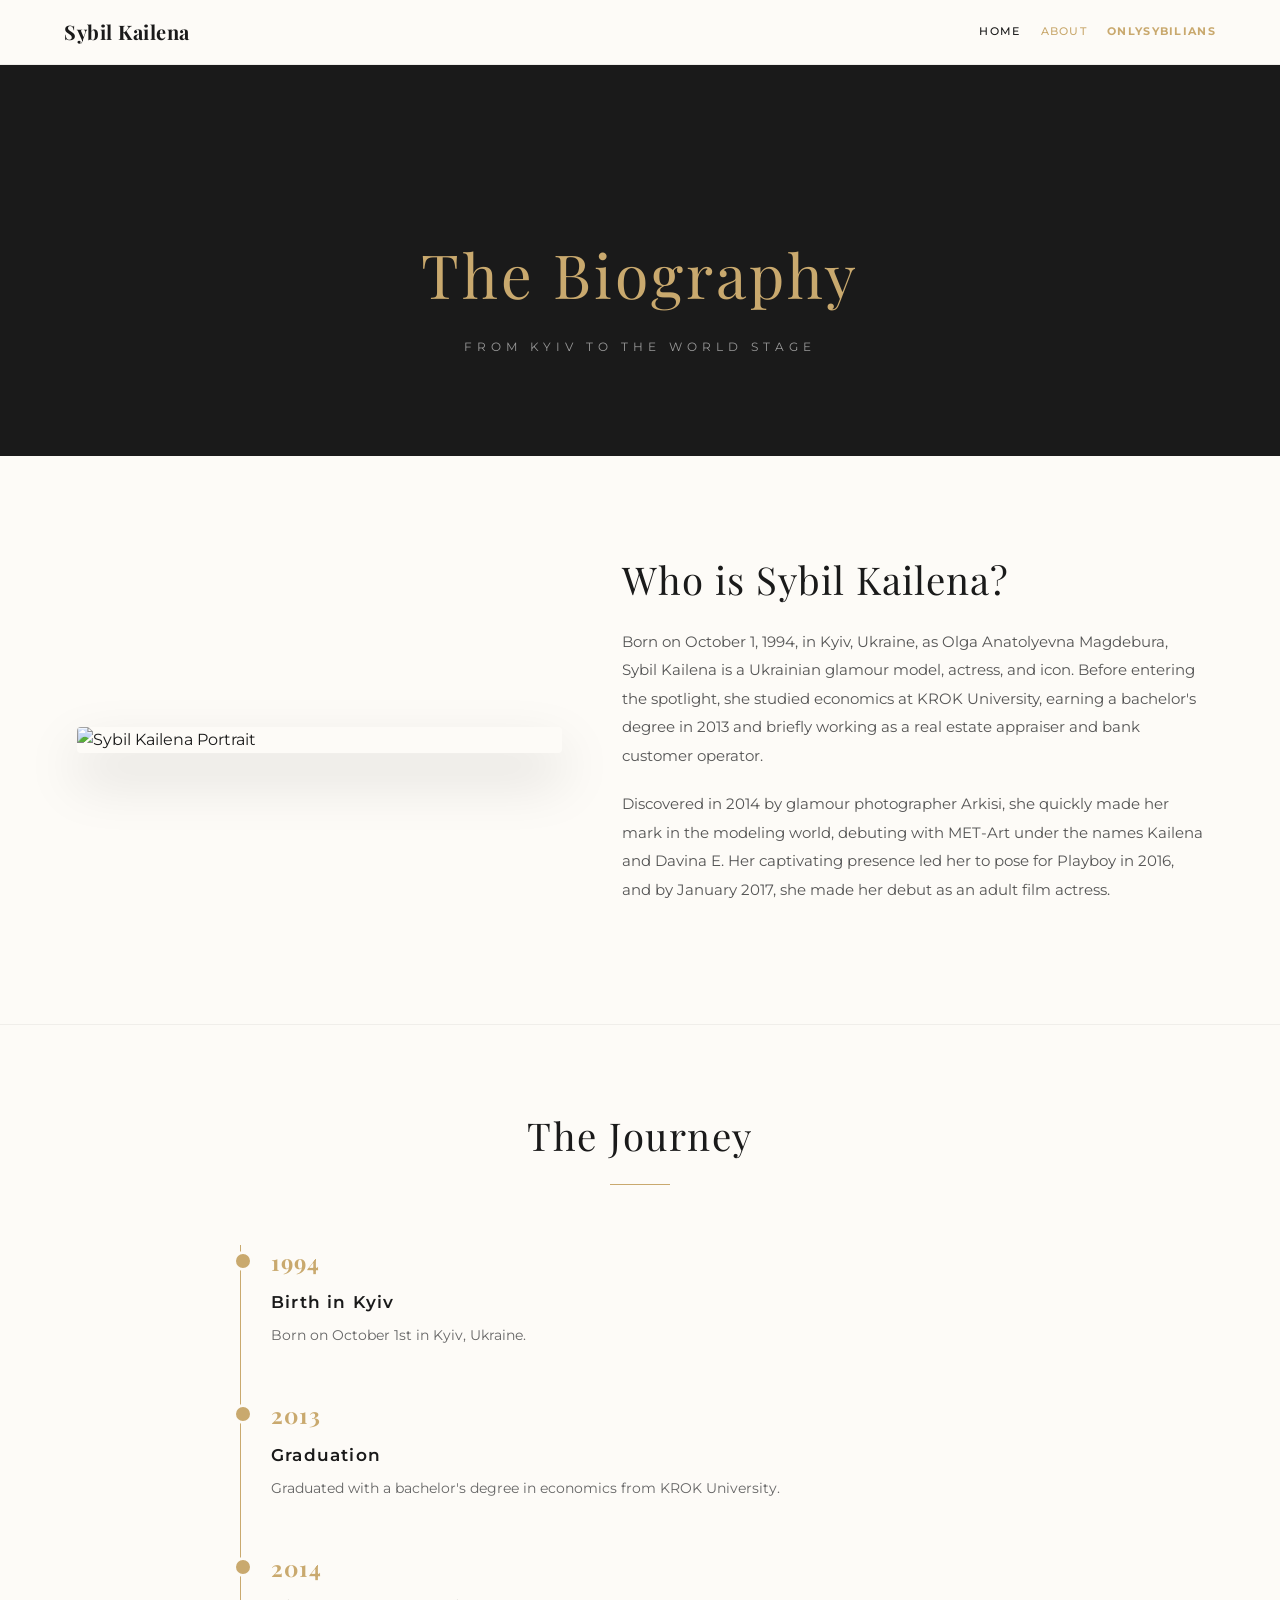
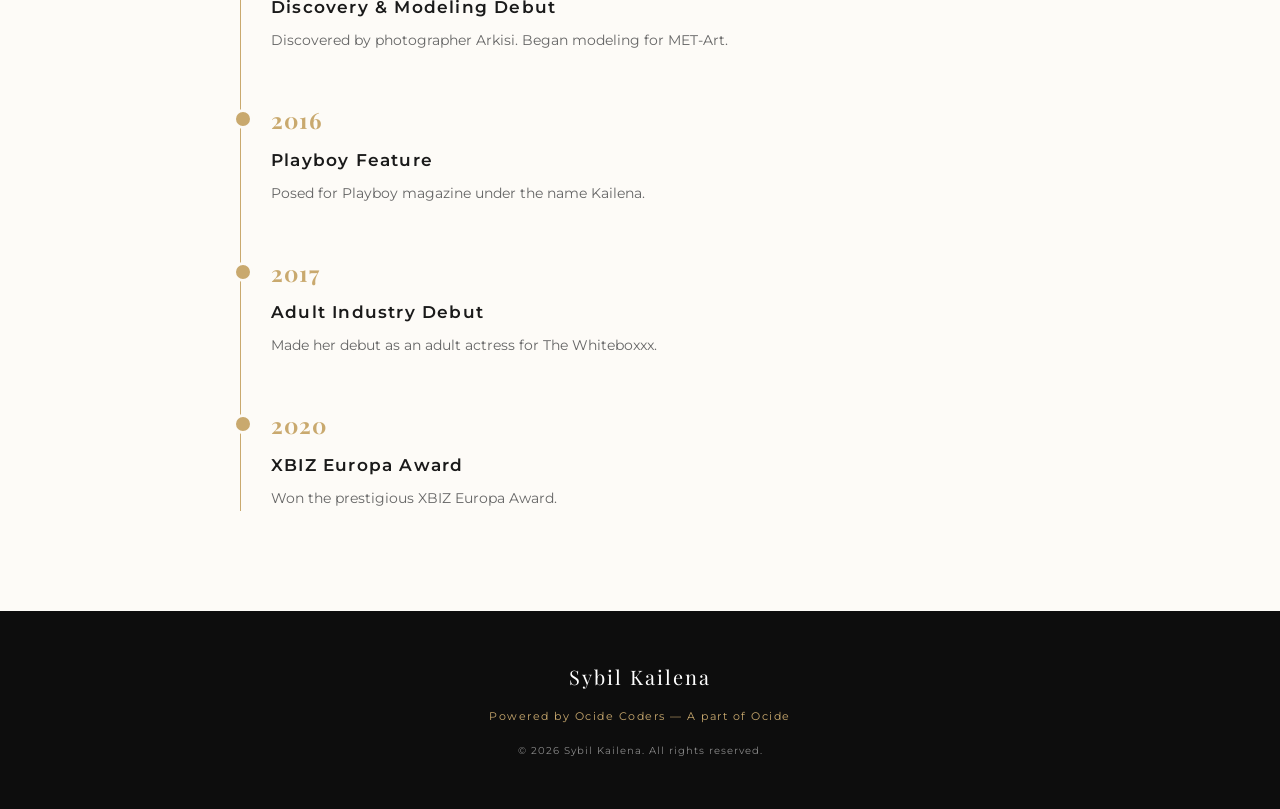
==== about.html @ 92415f95 "SEO: Add meta tags, Open Graph, Twitter Cards, and Person Schema to all pages" ====
<!DOCTYPE html>
<html lang="en">
<head>
    <meta charset="UTF-8">
    <meta name="viewport" content="width=device-width, initial-scale=1.0">
    <title>About Sybil Kailena | Biography</title>
    <meta name="description" content="The official biography of Sybil Kailena. From Kyiv to the world stage.">
    <link rel="preconnect" href="https://fonts.googleapis.com">
    <link rel="preconnect" href="https://fonts.gstatic.com" crossorigin>
    <link href="https://fonts.googleapis.com/css2?family=Playfair+Display:ital,wght@0,400;0,700;1,400&family=Montserrat:wght@300;400;500&display=swap" rel="stylesheet">
    <link rel="stylesheet" href="style.css">
    <!-- SEO -->
    <meta name="keywords" content="Sybil Kailena biography, Sybil Kailena age, Sybil Kailena born, Ukrainian model biography, Olga Magdebura, Sybil Kailena XBIZ award">
    <meta name="author" content="Sybil Kailena">
    <meta name="robots" content="index, follow">
    <link rel="canonical" href="https://sybil-kailena.onrender.com/about.html">
    <meta name="theme-color" content="#C9A96E">

    <!-- Open Graph -->
    <meta property="og:type" content="profile">
    <meta property="og:site_name" content="Sybil Kailena">
    <meta property="og:url" content="https://sybil-kailena.onrender.com/about.html">
    <meta property="og:title" content="About Sybil Kailena | Official Biography">
    <meta property="og:description" content="From Kyiv to the world stage — the official biography of Ukrainian glamour model and actress Sybil Kailena.">
    <meta property="og:image" content="https://i.ibb.co.com/whwJZmwj/38166829-021-70e9.jpg">

    <!-- Twitter Card -->
    <meta name="twitter:card" content="summary_large_image">
    <meta name="twitter:title" content="About Sybil Kailena | Official Biography">
    <meta name="twitter:description" content="From Kyiv to the world stage — official biography.">
    <meta name="twitter:image" content="https://i.ibb.co.com/whwJZmwj/38166829-021-70e9.jpg">

    <!-- Person Schema (Google Knowledge Panel) -->
    <script type="application/ld+json">
    {
        "@context": "https://schema.org",
        "@type": "Person",
        "name": "Sybil Kailena",
        "alternateName": ["Olga Anatolyevna Magdebura", "Kailena", "Davina E.", "Dani Volkova"],
        "birthDate": "1994-10-01",
        "birthPlace": {
            "@type": "Place",
            "name": "Kyiv, Ukraine"
        },
        "nationality": "Ukrainian",
        "jobTitle": "Glamour Model, Actress",
        "height": "163 cm",
        "url": "https://sybil-kailena.onrender.com/about.html",
        "image": "https://i.ibb.co.com/whwJZmwj/38166829-021-70e9.jpg",
        "award": "XBIZ Europa Award 2020",
        "alumniOf": "KROK University"
    }
    </script>
</head>
<body>

    <header class="main-header">
        <div class="logo">Sybil Kailena</div>
        <nav>
            <a href="index.html">Home</a>
            <a href="about.html" style="color: var(--gold);">About</a>
            <a href="onlysybilians.html" class="nav-bold">OnlySybilians</a>
        </nav>
    </header>

    <section class="about-hero">
        <h1>The Biography</h1>
        <p>From Kyiv to the World Stage</p>
    </section>

    <section class="about-content">
        <div class="bio-grid">
            <div class="bio-image">
                <img src="https://i.ibb.co.com/whwJZmwj/38166829-021-70e9.jpg" alt="Sybil Kailena Portrait">
            </div>
            <div class="bio-text">
                <h2>Who is Sybil Kailena?</h2>
                <p>Born on October 1, 1994, in Kyiv, Ukraine, as Olga Anatolyevna Magdebura, Sybil Kailena is a Ukrainian glamour model, actress, and icon. Before entering the spotlight, she studied economics at KROK University, earning a bachelor's degree in 2013 and briefly working as a real estate appraiser and bank customer operator.</p>
                <p>Discovered in 2014 by glamour photographer Arkisi, she quickly made her mark in the modeling world, debuting with MET-Art under the names Kailena and Davina E. Her captivating presence led her to pose for Playboy in 2016, and by January 2017, she made her debut as an adult film actress.</p>
            </div>
        </div>
    </section>

    <section class="timeline-section">
        <div class="section-title">
            <h2>The Journey</h2>
            <div class="divider"></div>
        </div>
        <div class="timeline">
            <div class="timeline-item">
                <div class="timeline-dot"></div>
                <div class="timeline-date">1994</div>
                <div class="timeline-content">
                    <h3>Birth in Kyiv</h3>
                    <p>Born on October 1st in Kyiv, Ukraine.</p>
                </div>
            </div>
            <div class="timeline-item">
                <div class="timeline-dot"></div>
                <div class="timeline-date">2013</div>
                <div class="timeline-content">
                    <h3>Graduation</h3>
                    <p>Graduated with a bachelor's degree in economics from KROK University.</p>
                </div>
            </div>
            <div class="timeline-item">
                <div class="timeline-dot"></div>
                <div class="timeline-date">2014</div>
                <div class="timeline-content">
                    <h3>Discovery & Modeling Debut</h3>
                    <p>Discovered by photographer Arkisi. Began modeling for MET-Art.</p>
                </div>
            </div>
            <div class="timeline-item">
                <div class="timeline-dot"></div>
                <div class="timeline-date">2016</div>
                <div class="timeline-content">
                    <h3>Playboy Feature</h3>
                    <p>Posed for Playboy magazine under the name Kailena.</p>
                </div>
            </div>
            <div class="timeline-item">
                <div class="timeline-dot"></div>
                <div class="timeline-date">2017</div>
                <div class="timeline-content">
                    <h3>Adult Industry Debut</h3>
                    <p>Made her debut as an adult actress for The Whiteboxxx.</p>
                </div>
            </div>
            <div class="timeline-item">
                <div class="timeline-dot"></div>
                <div class="timeline-date">2020</div>
                <div class="timeline-content">
                    <h3>XBIZ Europa Award</h3>
                    <p>Won the prestigious XBIZ Europa Award.</p>
                </div>
            </div>
        </div>
    </section>

    <footer>
        <div class="footer-content">
            <p class="footer-logo">Sybil Kailena</p>
            <p class="footer-credit">Powered by Ocide Coders — A part of Ocide</p>
            <p class="footer-copy">&copy; 2026 Sybil Kailena. All rights reserved.</p>
        </div>
    </footer>
</body>
</html>
---- style.css ----
/* ===================================================================
   SYBIL KAILENA — MASTER STYLESHEET
   Built by Ocide Coders | Clean, no overrides
   =================================================================== */

/* ===== RESET ===== */
* {
    margin: 0;
    padding: 0;
    box-sizing: border-box;
}
html, body {
    overflow-x: hidden;
    width: 100%;
    max-width: 100%;
}

:root {
    --cream: #FDFBF7;
    --charcoal: #1A1A1A;
    --gold: #C9A96E;
    --soft-gray: #888;
    --white: #FFFFFF;
    --dark-bg: #0A0A0A;
    --card-bg: #141414;
    --card-border: #1F1F1F;
    --muted: #B0B0B0;
}

body {
    font-family: 'Montserrat', sans-serif;
    background: var(--cream);
    color: var(--charcoal);
    line-height: 1.6;
}

img { max-width: 100%; height: auto; display: block; }
a { text-decoration: none; }

/* ===================================================================
   HEADER / NAVBAR
   =================================================================== */
.main-header {
    display: flex;
    justify-content: space-between;
    align-items: center;
    flex-wrap: nowrap;
    padding: 16px 5%;
    background: rgba(253, 251, 247, 0.96);
    backdrop-filter: blur(10px);
    position: sticky;
    top: 0;
    z-index: 1000;
    border-bottom: 1px solid rgba(0,0,0,0.06);
}
.main-header .logo {
    font-family: 'Playfair Display', serif;
    font-size: 20px;
    font-weight: 700;
    letter-spacing: 0.5px;
    color: var(--charcoal);
    white-space: nowrap;
    flex-shrink: 0;
}
.main-header nav {
    display: flex;
    align-items: center;
    gap: 20px;
    flex-wrap: nowrap;
}
.main-header nav a {
    color: var(--charcoal);
    font-size: 11px;
    font-weight: 500;
    letter-spacing: 1.3px;
    text-transform: uppercase;
    white-space: nowrap;
    transition: color 0.3s ease;
}
.main-header nav a:hover { color: var(--gold); }
.main-header nav a.nav-bold {
    color: var(--gold);
    font-weight: 700;
}

/* Dark header (OnlySybilians) */
.dark-header {
    background: rgba(10, 10, 10, 0.95);
    border-bottom: 1px solid #1F1F1F;
}
.dark-header .logo { color: var(--white); }
.dark-header nav a { color: #ccc; }
.dark-header nav a:hover { color: var(--gold); }

/* Mobile navbar */
@media (max-width: 600px) {
    .main-header { padding: 12px 4%; gap: 10px; }
    .main-header .logo { font-size: 16px; }
    .main-header nav { gap: 12px; }
    .main-header nav a { font-size: 9px; letter-spacing: 0.8px; }
}
@media (max-width: 420px) {
    .main-header .logo { font-size: 14px; }
    .main-header nav { gap: 8px; }
    .main-header nav a { font-size: 8px; letter-spacing: 0.3px; }
}

/* ===================================================================
   BUTTONS
   =================================================================== */
.btn-primary {
    display: inline-block;
    padding: 14px 42px;
    border: 1px solid var(--white);
    color: var(--white);
    font-size: 11px;
    letter-spacing: 3px;
    text-transform: uppercase;
    transition: all 0.4s ease;
    background: transparent;
    font-family: 'Montserrat', sans-serif;
    cursor: pointer;
}
.btn-primary:hover {
    background: var(--white);
    color: var(--charcoal);
}
.btn-dark {
    display: inline-block;
    padding: 14px 42px;
    border: 1px solid var(--gold);
    color: var(--gold);
    font-size: 11px;
    letter-spacing: 3px;
    text-transform: uppercase;
    transition: all 0.4s ease;
}
.btn-dark:hover {
    background: var(--gold);
    color: var(--charcoal);
}
.btn-gold {
    display: inline-block;
    padding: 14px 30px;
    background: var(--gold);
    border: 1px solid var(--gold);
    color: var(--dark-bg);
    font-size: 11px;
    letter-spacing: 2px;
    text-transform: uppercase;
    font-weight: 500;
    cursor: pointer;
    font-family: 'Montserrat', sans-serif;
    transition: all 0.3s ease;
}
.btn-gold:hover {
    background: transparent;
    color: var(--gold);
}
.btn-outline {
    display: inline-block;
    padding: 14px 30px;
    border: 1px solid #333;
    color: #888;
    font-size: 11px;
    letter-spacing: 2px;
    text-transform: uppercase;
    transition: all 0.3s ease;
}
.btn-outline:hover {
    border-color: #666;
    color: #ccc;
}
.btn-gold-outline {
    display: inline-block;
    padding: 16px 44px;
    border: 1px solid var(--gold);
    color: var(--gold);
    font-size: 11px;
    letter-spacing: 3px;
    text-transform: uppercase;
    transition: all 0.4s ease;
    background: transparent;
}
.btn-gold-outline:hover {
    background: var(--gold);
    color: var(--dark-bg);
}

/* ===================================================================
   SECTION TITLE + DIVIDER (shared)
   =================================================================== */
.section-title {
    text-align: center;
    margin-bottom: 60px;
}
.section-title h2 {
    font-family: 'Playfair Display', serif;
    font-size: clamp(1.6rem, 3.5vw, 2.4rem);
    font-weight: 400;
    letter-spacing: 1.5px;
    margin-bottom: 18px;
    color: var(--charcoal);
}
.dark-title h2 { color: #E5E5E5; }
.divider {
    width: 60px;
    height: 1px;
    background: var(--gold);
    margin: 0 auto;
}
.section-sub {
    font-family: 'Playfair Display', serif;
    font-style: italic;
    font-size: 13px;
    color: #777;
    letter-spacing: 1px;
    margin-top: 18px;
}

/* ===================================================================
   HOME — HERO SLIDESHOW
   =================================================================== */
.hero-slideshow {
    position: relative;
    width: 100%;
    height: 100vh;
    min-height: 600px;
    overflow: hidden;
    background: var(--dark-bg);
    display: block;
}
.slideshow-container {
    position: absolute;
    inset: 0;
    z-index: 1;
}
.slideshow-slide {
    position: absolute;
    inset: 0;
    background-size: cover;
    background-position: center;
    background-repeat: no-repeat;
    opacity: 0;
    transform: scale(1.08);
    transition: opacity 2s ease-in-out, transform 8s ease-out;
}
.slideshow-slide.active {
    opacity: 1;
    transform: scale(1.15);
}
.hero-slideshow-overlay {
    position: absolute;
    inset: 0;
    z-index: 2;
    background:
        radial-gradient(circle at 50% 50%, rgba(10,10,10,0.15) 0%, rgba(10,10,10,0.55) 70%),
        linear-gradient(180deg, rgba(10,10,10,0.4) 0%, rgba(10,10,10,0.3) 40%, rgba(10,10,10,0.8) 100%);
    pointer-events: none;
}
.hero-slideshow-content {
    position: relative;
    z-index: 3;
    color: var(--white);
    max-width: 800px;
    padding: 0 25px;
    height: 100%;
    margin: 0 auto;
    display: flex;
    flex-direction: column;
    justify-content: center;
    align-items: center;
    text-align: center;
    animation: fadeInUp 1.4s ease;
}
.hero-eyebrow {
    font-size: 11px;
    letter-spacing: 6px;
    text-transform: uppercase;
    color: var(--gold);
    margin-bottom: 22px;
}
.hero-slideshow-content h1 {
    font-family: 'Playfair Display', serif;
    font-size: clamp(2.4rem, 6vw, 4.5rem);
    font-weight: 400;
    letter-spacing: 3px;
    line-height: 1.05;
    margin-bottom: 22px;
    text-shadow: 0 4px 40px rgba(0,0,0,0.7);
}
.hero-subtitle {
    font-size: 11px;
    letter-spacing: 5px;
    text-transform: uppercase;
    color: #E5E5E5;
    margin-bottom: 28px;
}
.hero-divider {
    width: 70px;
    height: 1px;
    background: linear-gradient(90deg, transparent, var(--gold), transparent);
    margin: 0 auto 35px;
}

/* ===================================================================
   HOME — SIGNATURE INTRO
   =================================================================== */
.intro-section {
    display: grid;
    grid-template-columns: 1fr 1.1fr;
    align-items: center;
    gap: 60px;
    max-width: 1200px;
    margin: 0 auto;
    padding: 110px 6%;
    background: var(--cream);
}
.intro-image-wrap { position: relative; }
.intro-image-wrap::before {
    content: '';
    position: absolute;
    top: 18px;
    left: 18px;
    right: -18px;
    bottom: -18px;
    border: 1px solid var(--gold);
    z-index: 0;
    pointer-events: none;
}
.intro-image-wrap img {
    position: relative;
    width: 100%;
    display: block;
    border-radius: 4px;
    box-shadow: 0 30px 60px rgba(0,0,0,0.12);
    z-index: 1;
}
.intro-text-wrap { max-width: 520px; }
.intro-eyebrow {
    font-size: 11px;
    letter-spacing: 5px;
    text-transform: uppercase;
    color: var(--gold);
    margin-bottom: 20px;
}
.intro-text-wrap h2 {
    font-family: 'Playfair Display', serif;
    font-size: clamp(1.7rem, 3.5vw, 2.4rem);
    font-weight: 400;
    line-height: 1.2;
    color: var(--charcoal);
    margin-bottom: 22px;
}
.intro-divider {
    width: 60px;
    height: 1px;
    background: var(--gold);
    margin-bottom: 28px;
}
.intro-text {
    font-size: 15px;
    line-height: 1.9;
    color: #555;
    margin-bottom: 26px;
}
.intro-signature {
    font-family: 'Playfair Display', serif;
    font-style: italic;
    font-size: 1.15rem;
    color: var(--gold);
    letter-spacing: 1px;
}

@media (max-width: 900px) {
    .intro-section {
        grid-template-columns: 1fr;
        gap: 50px;
        padding: 80px 6%;
    }
    .intro-text-wrap { max-width: 100%; text-align: center; }
    .intro-divider { margin: 0 auto 28px; }
    .intro-image-wrap::before {
        top: 12px; left: 12px; right: -12px; bottom: -12px;
    }
}

/* ===================================================================
   HOME — FEATURED (Masonry, full images)
   =================================================================== */
.featured-section {
    padding: 100px 6%;
    background: var(--cream);
}
.featured-grid {
    column-count: 3;
    column-gap: 18px;
    max-width: 1300px;
    margin: 0 auto;
}
.featured-grid img {
    width: 100%;
    height: auto;
    margin-bottom: 18px;
    border-radius: 4px;
    display: block;
    cursor: pointer;
    break-inside: avoid;
    transition: transform 0.5s ease, box-shadow 0.5s ease, filter 0.5s ease;
    filter: brightness(0.97);
}
.featured-grid img:hover {
    transform: scale(1.02);
    box-shadow: 0 20px 45px rgba(0,0,0,0.18);
    filter: brightness(1.05);
}
@media (max-width: 1100px) {
    .featured-grid { column-count: 3; column-gap: 12px; }
    .featured-grid img { margin-bottom: 12px; }
}
@media (max-width: 700px) {
    .featured-grid {
        column-count: 2;
        column-gap: 10px;
    }
    .featured-grid img { margin-bottom: 10px; border-radius: 3px; }
}
@media (max-width: 500px) {
    .featured-section { padding: 60px 4%; }
}

/* ===================================================================
   HOME — FEEL SYBIL CTA
   =================================================================== */
.feel-sybil-section {
    position: relative;
    padding: 130px 6%;
    text-align: center;
    overflow: hidden;
    background: var(--dark-bg);
}
.feel-sybil-bg {
    position: absolute;
    inset: 0;
    background: url('https://i.ibb.co.com/b5yV8tDc/58894732-002-0ca8.jpg') center/cover no-repeat;
    opacity: 0.22;
    filter: blur(3px);
    z-index: 0;
}
.feel-sybil-overlay {
    position: absolute;
    inset: 0;
    background: radial-gradient(circle at 50% 50%, rgba(201,169,110,0.12) 0%, rgba(10,10,10,0.9) 70%);
    z-index: 1;
    pointer-events: none;
}
.feel-sybil-content {
    position: relative;
    z-index: 2;
    max-width: 720px;
    margin: 0 auto;
}
.feel-eyebrow {
    font-size: 11px;
    letter-spacing: 6px;
    text-transform: uppercase;
    color: var(--gold);
    margin-bottom: 20px;
}
.feel-sybil-content h2 {
    font-family: 'Playfair Display', serif;
    font-size: clamp(2.2rem, 5vw, 3.8rem);
    font-weight: 400;
    color: #F4E9D5;
    letter-spacing: 3px;
    margin-bottom: 25px;
}
.feel-divider {
    width: 70px;
    height: 1px;
    background: linear-gradient(90deg, transparent, var(--gold), transparent);
    margin: 0 auto 28px;
}
.feel-text {
    font-size: 15px;
    color: var(--muted);
    line-height: 1.8;
    margin-bottom: 42px;
}

/* ===================================================================
   HOME — GALLERY (simple masonry)
   =================================================================== */
.gallery-section { padding: 100px 6%; background: var(--cream); }
.gallery {
    column-count: 3;
    column-gap: 20px;
    max-width: 1200px;
    margin: 0 auto;
}
.gallery img {
    width: 100%;
    height: auto;
    margin-bottom: 20px;
    border-radius: 4px;
    display: block;
    cursor: pointer;
    break-inside: avoid;
    transition: transform 0.5s ease, box-shadow 0.5s ease;
}
.gallery img:hover {
    transform: scale(1.02);
    box-shadow: 0 20px 40px rgba(0,0,0,0.15);
}
@media (max-width: 900px) { .gallery { column-count: 2; } }
@media (max-width: 600px) { .gallery { column-count: 1; } .gallery-section { padding: 60px 5%; } }

/* ===================================================================
   HOME — CTA (dark)
   =================================================================== */
.cta-section {
    background: var(--charcoal);
    color: var(--white);
    text-align: center;
    padding: 100px 6%;
}
.cta-section h2 {
    font-family: 'Playfair Display', serif;
    font-size: clamp(1.8rem, 4vw, 3rem);
    font-weight: 400;
    margin-bottom: 15px;
}
.cta-section p {
    font-size: 13px;
    letter-spacing: 2px;
    opacity: 0.7;
    margin-bottom: 40px;
}

/* ===================================================================
   FOOTER
   =================================================================== */
footer {
    background: #0D0D0D;
    color: var(--white);
    text-align: center;
    padding: 50px 20px;
}
.footer-logo {
    font-family: 'Playfair Display', serif;
    font-size: 20px;
    letter-spacing: 2px;
    margin-bottom: 15px;
}
.footer-credit {
    font-size: 11px;
    letter-spacing: 1.5px;
    color: var(--gold);
    margin-bottom: 18px;
}
.footer-copy {
    font-size: 10px;
    color: var(--soft-gray);
    letter-spacing: 1px;
}

/* ===================================================================
   FEED PAGE (Feel Sybil)
   =================================================================== */
.feed-page { background: var(--cream); }
.feed-hero {
    padding: 140px 6% 60px;
    text-align: center;
    background: var(--cream);
}
.feed-eyebrow {
    font-size: 11px;
    letter-spacing: 6px;
    text-transform: uppercase;
    color: var(--gold);
    margin-bottom: 20px;
}
.feed-hero h1 {
    font-family: 'Playfair Display', serif;
    font-size: clamp(2.2rem, 5vw, 3.5rem);
    font-weight: 400;
    color: var(--charcoal);
    letter-spacing: 3px;
    margin-bottom: 22px;
}
.feed-divider {
    width: 70px;
    height: 1px;
    background: var(--gold);
    margin: 0 auto 22px;
}
.feed-subtitle {
    font-size: 13px;
    color: #888;
    letter-spacing: 2px;
    font-style: italic;
    font-family: 'Playfair Display', serif;
}
.feed-section { padding: 30px 4% 100px; }
.feed-grid {
    column-count: 4;
    column-gap: 15px;
    max-width: 1400px;
    margin: 0 auto;
}
.feed-grid img {
    width: 100%;
    height: auto;
    margin-bottom: 15px;
    border-radius: 4px;
    display: block;
    cursor: pointer;
    break-inside: avoid;
    transition: transform 0.5s ease, box-shadow 0.5s ease, filter 0.5s ease;
    filter: brightness(0.97);
}
.feed-grid img:hover {
    transform: scale(1.03);
    box-shadow: 0 20px 40px rgba(0,0,0,0.18);
    filter: brightness(1.05);
}
@media (max-width: 1100px) { .feed-grid { column-count: 3; } }
@media (max-width: 700px) {
    .feed-grid { column-count: 2; column-gap: 10px; }
    .feed-grid img { margin-bottom: 10px; }
    .feed-hero { padding: 110px 6% 40px; }
}

/* ===================================================================
   LIGHTBOX (images)
   =================================================================== */
.lightbox-overlay {
    position: fixed;
    inset: 0;
    background: rgba(10, 10, 10, 0.96);
    display: flex;
    align-items: center;
    justify-content: center;
    z-index: 10000;
    padding: 20px;
    animation: fadeIn 0.3s ease;
    cursor: pointer;
}
.lightbox-image {
    max-width: 95%;
    max-height: 90vh;
    box-shadow: 0 20px 60px rgba(0,0,0,0.8);
    border-radius: 4px;
    object-fit: contain;
}
.lightbox-close {
    position: absolute;
    top: 15px;
    right: 25px;
    font-size: 45px;
    color: #E5E5E5;
    cursor: pointer;
    line-height: 1;
    transition: color 0.3s ease, transform 0.3s ease;
    z-index: 10001;
    font-family: 'Montserrat', sans-serif;
}
.lightbox-close:hover { color: var(--gold); transform: scale(1.1); }

/* ===================================================================
   VIDEO LIGHTBOX
   =================================================================== */
.video-lightbox-overlay {
    position: fixed;
    inset: 0;
    background: rgba(5, 5, 5, 0.97);
    display: flex;
    align-items: center;
    justify-content: center;
    z-index: 10000;
    padding: 15px;
    animation: fadeIn 0.3s ease;
}
.video-lightbox-wrapper {
    position: relative;
    width: 100%;
    max-width: 900px;
    background: #000;
    border-radius: 6px;
    overflow: hidden;
    box-shadow: 0 25px 70px rgba(0,0,0,0.9);
}
.video-lightbox-container {
    position: relative;
    width: 100%;
    padding-bottom: 56.25%;
    height: 0;
}
.video-lightbox-container iframe {
    position: absolute;
    top: 0; left: 0;
    width: 100%; height: 100%;
    border: 0;
}
.video-lightbox-close {
    position: absolute;
    top: -50px;
    right: 0;
    font-size: 40px;
    color: #E5E5E5;
    cursor: pointer;
    line-height: 1;
    z-index: 10001;
    font-family: 'Montserrat', sans-serif;
    transition: color 0.3s ease;
}
.video-lightbox-close:hover { color: var(--gold); }
.video-lightbox-title {
    padding: 15px 20px;
    text-align: center;
    color: #999;
    font-size: 12px;
    letter-spacing: 1px;
    background: #0F0F0F;
}
@media (max-width: 600px) {
    .video-lightbox-close { top: -45px; font-size: 35px; }
}

/* ===================================================================
   ONLYSYBILIANS — DARK PAGE
   =================================================================== */
.dark-page { background: var(--dark-bg); color: #E5E5E5; }

.hidden { display: none; }

/* Age gate */
.age-gate {
    position: fixed;
    inset: 0;
    background: var(--dark-bg);
    display: flex;
    align-items: center;
    justify-content: center;
    z-index: 10000;
    padding: 20px;
}
.age-gate-box {
    max-width: 500px;
    width: 100%;
    background: var(--card-bg);
    border: 1px solid #2A2A2A;
    padding: 50px 40px;
    text-align: center;
    border-radius: 4px;
    animation: fadeInUp 0.8s ease;
}
.age-gate-box h2 {
    font-family: 'Playfair Display', serif;
    font-size: 1.9rem;
    color: var(--gold);
    letter-spacing: 2px;
    margin-bottom: 20px;
}
.age-divider {
    width: 50px;
    height: 1px;
    background: var(--gold);
    margin: 0 auto 25px;
}
.age-gate-box p {
    font-size: 13px;
    line-height: 1.7;
    color: var(--muted);
    margin-bottom: 15px;
}
.age-warning {
    font-size: 11px;
    color: #777;
    margin-bottom: 35px;
}
.age-buttons {
    display: flex;
    flex-direction: column;
    gap: 15px;
}

/* Cinematic hero (OnlySybilians) */
.cinematic-hero {
    position: relative;
    min-height: 100vh;
    display: flex;
    align-items: center;
    justify-content: center;
    text-align: center;
    overflow: hidden;
    padding: 120px 20px 80px;
}
.hero-bg-layer {
    position: absolute;
    inset: 0;
    background: url('https://i.ibb.co.com/7tY7Vh7x/xn-16-p.jpg') center/cover no-repeat;
    opacity: 0.18;
    filter: blur(2px);
    transform: scale(1.1);
    animation: slowPan 30s ease-in-out infinite alternate;
}
.hero-glow {
    position: absolute;
    inset: 0;
    background:
        radial-gradient(circle at 50% 40%, rgba(201, 169, 110, 0.15) 0%, transparent 55%),
        linear-gradient(180deg, rgba(10,10,10,0.4) 0%, rgba(10,10,10,0.95) 100%);
    pointer-events: none;
}
.cinematic-content {
    position: relative;
    z-index: 2;
    max-width: 720px;
    animation: fadeInUp 1.4s ease;
}
.cinematic-content .hero-eyebrow {
    margin-bottom: 25px;
    opacity: 0.9;
}
.cinematic-content h1 {
    font-family: 'Playfair Display', serif;
    font-size: clamp(2.2rem, 6vw, 4.5rem);
    font-weight: 400;
    letter-spacing: 3px;
    color: #F4E9D5;
    margin-bottom: 20px;
    line-height: 1.05;
}
.hero-tagline {
    font-size: 11px;
    letter-spacing: 6px;
    text-transform: uppercase;
    color: var(--gold);
    margin-bottom: 30px;
}
.hero-line {
    width: 60px;
    height: 1px;
    background: linear-gradient(90deg, transparent, var(--gold), transparent);
    margin: 0 auto 30px;
}
.hero-sub {
    font-size: 13px;
    color: #999;
    letter-spacing: 1px;
    line-height: 1.8;
    margin-bottom: 60px;
}
.scroll-cue {
    display: inline-flex;
    flex-direction: column;
    align-items: center;
    gap: 10px;
    color: var(--gold);
    font-size: 10px;
    letter-spacing: 4px;
    text-transform: uppercase;
}
.scroll-arrow {
    font-size: 22px;
    animation: bounceDown 2s infinite;
}

/* Side nav dots */
.side-nav {
    position: fixed;
    right: 20px;
    top: 50%;
    transform: translateY(-50%);
    z-index: 900;
    display: flex;
    flex-direction: column;
    gap: 18px;
}
.side-dot {
    width: 10px;
    height: 10px;
    border-radius: 50%;
    background: rgba(201, 169, 110, 0.25);
    border: 1px solid rgba(201, 169, 110, 0.4);
    display: block;
    transition: all 0.35s ease;
}
.side-dot:hover,
.side-dot.active {
    background: var(--gold);
    transform: scale(1.3);
    box-shadow: 0 0 12px rgba(201, 169, 110, 0.6);
}
@media (max-width: 768px) {
    .side-nav { right: 10px; gap: 12px; }
    .side-dot { width: 8px; height: 8px; }
}

/* Stats band */
.stats-band {
    display: grid;
    grid-template-columns: repeat(4, 1fr);
    gap: 1px;
    background: var(--card-border);
    border-top: 1px solid var(--card-border);
    border-bottom: 1px solid var(--card-border);
}
.stat-item {
    background: var(--dark-bg);
    padding: 45px 20px;
    text-align: center;
    transition: background 0.4s ease;
}
.stat-item:hover { background: #101010; }
.stat-number {
    font-family: 'Playfair Display', serif;
    font-size: clamp(1.8rem, 4vw, 3rem);
    color: var(--gold);
    display: inline-block;
    line-height: 1;
}
.stat-plus {
    font-family: 'Playfair Display', serif;
    font-size: clamp(1.4rem, 3vw, 2rem);
    color: var(--gold);
    vertical-align: top;
}
.stat-label {
    display: block;
    margin-top: 12px;
    font-size: 10px;
    letter-spacing: 3px;
    text-transform: uppercase;
    color: #777;
}
@media (max-width: 700px) {
    .stats-band { grid-template-columns: repeat(2, 1fr); }
    .stat-item { padding: 30px 15px; }
}

/* Studio marquee */
.marquee-band {
    overflow: hidden;
    background: var(--dark-bg);
    padding: 22px 0;
    border-bottom: 1px solid #1A1A1A;
    position: relative;
}
.marquee-band::before,
.marquee-band::after {
    content: '';
    position: absolute;
    top: 0; bottom: 0;
    width: 80px;
    z-index: 2;
    pointer-events: none;
}
.marquee-band::before {
    left: 0;
    background: linear-gradient(90deg, var(--dark-bg) 0%, transparent 100%);
}
.marquee-band::after {
    right: 0;
    background: linear-gradient(270deg, var(--dark-bg) 0%, transparent 100%);
}
.marquee-track {
    display: flex;
    gap: 40px;
    white-space: nowrap;
    animation: marquee 40s linear infinite;
}
.marquee-track span {
    font-family: 'Playfair Display', serif;
    font-size: 14px;
    letter-spacing: 5px;
    color: var(--gold);
    opacity: 0.55;
    text-transform: uppercase;
}

/* Bold info cards */
.bold-info-section { padding: 80px 6%; background: var(--dark-bg); }
.info-grid {
    display: grid;
    grid-template-columns: repeat(auto-fit, minmax(240px, 1fr));
    gap: 20px;
    max-width: 1100px;
    margin: 0 auto;
}
.info-card {
    background: var(--card-bg);
    border: 1px solid var(--card-border);
    border-radius: 4px;
    padding: 22px 24px;
    transition: border-color 0.3s ease, transform 0.3s ease;
}
.info-card:hover {
    border-color: var(--gold);
    transform: translateY(-3px);
}
.info-label {
    display: block;
    font-size: 10px;
    letter-spacing: 2px;
    text-transform: uppercase;
    color: var(--gold);
    margin-bottom: 10px;
    font-weight: 500;
}
.info-value {
    display: block;
    font-family: 'Playfair Display', serif;
    font-size: 1rem;
    color: #E5E5E5;
    line-height: 1.5;
}
.info-card.wide { grid-column: span 2; }
@media (max-width: 768px) {
    .bold-info-section { padding: 60px 5%; }
    .info-card.wide { grid-column: span 1; }
    .info-grid { grid-template-columns: 1fr; }
}

/* Tease carousel */
.tease-section { padding: 100px 0; background: var(--dark-bg); overflow: hidden; }
.tease-carousel-wrapper { position: relative; margin-top: 50px; }
.tease-carousel {
    display: flex;
    gap: 20px;
    overflow-x: auto;
    scroll-snap-type: x mandatory;
    scroll-behavior: smooth;
    padding: 20px 6vw 40px;
    scrollbar-width: none;
}
.tease-carousel::-webkit-scrollbar { display: none; }
.tease-card {
    flex: 0 0 auto;
    width: 280px;
    scroll-snap-align: center;
    position: relative;
    border-radius: 4px;
    overflow: hidden;
    background: var(--card-bg);
    border: 1px solid var(--card-border);
    cursor: pointer;
    transition: transform 0.4s ease, border-color 0.4s ease, box-shadow 0.4s ease;
}
.tease-card:hover {
    transform: translateY(-6px);
    border-color: var(--gold);
    box-shadow: 0 20px 40px rgba(201, 169, 110, 0.15);
}
.tease-card img {
    width: 100%;
    height: 400px;
    object-fit: cover;
    display: block;
    transition: transform 0.6s ease;
}
.tease-card:hover img { transform: scale(1.05); }
.tease-number {
    position: absolute;
    top: 15px;
    left: 15px;
    font-family: 'Playfair Display', serif;
    font-size: 12px;
    letter-spacing: 2px;
    color: var(--gold);
    background: rgba(10, 10, 10, 0.75);
    padding: 5px 11px;
    border: 1px solid rgba(201, 169, 110, 0.3);
    border-radius: 2px;
    z-index: 3;
}
.tease-overlay {
    position: absolute;
    inset: 0;
    background: linear-gradient(180deg, transparent 55%, rgba(10, 10, 10, 0.85) 100%);
    opacity: 0;
    transition: opacity 0.4s ease;
    display: flex;
    align-items: flex-end;
    padding: 20px;
    z-index: 2;
}
.tease-card:hover .tease-overlay { opacity: 1; }
.tease-overlay span {
    font-size: 10px;
    letter-spacing: 3px;
    text-transform: uppercase;
    color: var(--gold);
}
.tease-nav {
    position: absolute;
    top: 50%;
    transform: translateY(-50%);
    width: 48px;
    height: 48px;
    border-radius: 50%;
    background: rgba(20, 20, 20, 0.85);
    border: 1px solid rgba(201, 169, 110, 0.4);
    color: var(--gold);
    font-size: 26px;
    cursor: pointer;
    z-index: 10;
    display: flex;
    align-items: center;
    justify-content: center;
    transition: all 0.3s ease;
    line-height: 1;
    padding-bottom: 3px;
}
.tease-nav:hover {
    background: var(--gold);
    color: var(--dark-bg);
    transform: translateY(-50%) scale(1.08);
}
.tease-prev { left: 20px; }
.tease-next { right: 20px; }
@media (max-width: 768px) {
    .tease-section { padding: 60px 0; }
    .tease-card { width: 220px; }
    .tease-card img { height: 320px; }
    .tease-nav { width: 38px; height: 38px; font-size: 22px; }
    .tease-prev { left: 8px; }
    .tease-next { right: 8px; }
    .tease-carousel { padding: 15px 15px 30px; }
}

/* Exclusive gallery (Bold) */
.exclusive-gallery-section { padding: 80px 6%; }
.exclusive-gallery {
    column-count: 3;
    column-gap: 15px;
    max-width: 1200px;
    margin: 0 auto;
}
.exclusive-gallery img {
    width: 100%;
    height: auto;
    margin-bottom: 15px;
    border-radius: 4px;
    display: block;
    cursor: pointer;
    break-inside: avoid;
    transition: opacity 0.4s ease;
    filter: brightness(0.95);
}
.exclusive-gallery img:hover { opacity: 0.85; }
@media (max-width: 900px) { .exclusive-gallery { column-count: 2; } }
@media (max-width: 600px) { .exclusive-gallery { column-count: 1; } }

/* Exclusive videos (grouped) */
.exclusive-videos-section { padding: 80px 6%; }
.video-group-section { margin-bottom: 60px; }
.video-group-section:last-child { margin-bottom: 0; }
.video-group-title {
    font-family: 'Playfair Display', serif;
    font-size: 1.5rem;
    color: var(--gold);
    margin-bottom: 25px;
    padding-bottom: 12px;
    border-bottom: 1px solid var(--card-border);
    letter-spacing: 1.5px;
}
.video-grid {
    display: grid;
    grid-template-columns: repeat(auto-fill, minmax(320px, 1fr));
    gap: 25px;
}
.video-item {
    background: var(--card-bg);
    border: 1px solid var(--card-border);
    border-radius: 4px;
    overflow: hidden;
    transition: border-color 0.3s ease;
}
.video-item:hover { border-color: var(--gold); }
.video-container {
    position: relative;
    padding-bottom: 56.25%;
    height: 0;
    overflow: hidden;
    cursor: pointer;
}
.video-container > div {
    position: absolute;
    inset: 0;
    background-size: cover;
    background-position: center;
    background-color: #1a1a1a;
    display: flex;
    align-items: center;
    justify-content: center;
}
.video-play-icon {
    position: absolute;
    top: 50%;
    left: 50%;
    transform: translate(-50%, -50%);
    width: 65px;
    height: 65px;
    background: rgba(201, 169, 110, 0.9);
    border-radius: 50%;
    display: flex;
    align-items: center;
    justify-content: center;
    z-index: 5;
    transition: transform 0.3s ease, background 0.3s ease;
    pointer-events: none;
}
.video-play-icon::after {
    content: '';
    display: block;
    width: 0;
    height: 0;
    border-left: 18px solid var(--dark-bg);
    border-top: 12px solid transparent;
    border-bottom: 12px solid transparent;
    margin-left: 5px;
}
.video-item:hover .video-play-icon {
    transform: translate(-50%, -50%) scale(1.15);
    background: rgba(201, 169, 110, 1);
}
.video-item p {
    padding: 15px;
    font-size: 12px;
    letter-spacing: 1px;
    color: #999;
    text-align: center;
    line-height: 1.5;
}
@media (max-width: 600px) {
    .exclusive-videos-section { padding: 50px 5%; }
    .video-grid { grid-template-columns: 1fr; }
    .video-play-icon { width: 55px; height: 55px; }
}

/* ===================================================================
   ANIMATIONS
   =================================================================== */
@keyframes fadeIn {
    from { opacity: 0; }
    to { opacity: 1; }
}
@keyframes fadeInUp {
    from { opacity: 0; transform: translateY(40px); }
    to { opacity: 1; transform: translateY(0); }
}
@keyframes bounceDown {
    0%, 100% { transform: translateY(0); opacity: 0.5; }
    50% { transform: translateY(8px); opacity: 1; }
}
@keyframes slowPan {
    0% { transform: scale(1.1) translate(0, 0); }
    100% { transform: scale(1.2) translate(-15px, -10px); }
}
@keyframes marquee {
    0% { transform: translateX(0); }
    100% { transform: translateX(-50%); }
}

/* ===== INTRO PORTRAIT FRAME — mobile fix ===== */
@media (max-width: 900px) {
    .intro-image-wrap::before {
        display: none;
    }
}

/* ===== FEED PAGE — SCROLL REVEAL ===== */
.feed-grid img {
    opacity: 0;
    transition: opacity 1s ease, transform 0.5s ease, box-shadow 0.5s ease, filter 0.5s ease;
}
.feed-grid img.reveal {
    opacity: 1;
}

/* ===== FIX: Age gate + exclusive content hide ===== */
.age-gate.hidden,
.exclusive-content.hidden {
    display: none;
}

/* ===== ABOUT HERO — with cinematic background ===== */
   ABOUT — TIMELINE
   =================================================================== */
.timeline-section {
    padding: 80px 6% 100px;
    background: var(--cream);
}
.timeline {
    position: relative;
    max-width: 800px;
    margin: 0 auto;
    padding-left: 30px;
    border-left: 1px solid var(--gold);
}
.timeline-item {
    position: relative;
    margin-bottom: 50px;
}
.timeline-item:last-child {
    margin-bottom: 0;
}
.timeline-dot {
    position: absolute;
    left: -38px;
    top: 6px;
    width: 14px;
    height: 14px;
    background: var(--gold);
    border-radius: 50%;
    border: 3px solid var(--cream);
    box-sizing: content-box;
}
.timeline-date {
    font-family: 'Playfair Display', serif;
    font-size: 1.4rem;
    color: var(--gold);
    margin-bottom: 8px;
    font-weight: 700;
    letter-spacing: 1px;
}
.timeline-content h3 {
    font-family: 'Montserrat', sans-serif;
    font-size: 1.05rem;
    letter-spacing: 1.2px;
    margin-bottom: 8px;
    color: var(--charcoal);
    font-weight: 500;
}
.timeline-content p {
    font-size: 14px;
    color: #666;
    line-height: 1.7;
}
@media (max-width: 768px) {
    .timeline-section { padding: 60px 5%; }
    .timeline { padding-left: 22px; }
    .timeline-dot { left: -30px; width: 12px; height: 12px; }
    .timeline-date { font-size: 1.2rem; }
    .timeline-item { margin-bottom: 40px; }
}

/* ===================================================================
   ABOUT HERO — single clean block
   =================================================================== */
.about-hero {
    padding: 160px 20px 100px;
    text-align: center;
    background: var(--charcoal);
}
.about-hero h1 {
    font-family: 'Playfair Display', serif;
    font-size: clamp(2.2rem, 5vw, 3.8rem);
    font-weight: 400;
    letter-spacing: 3px;
    color: var(--gold);
    margin-bottom: 15px;
}
.about-hero p {
    font-size: 12px;
    letter-spacing: 5px;
    text-transform: uppercase;
    color: #999;
}
@media (max-width: 600px) {
    .about-hero { padding: 120px 20px 70px; }
}

/* ===================================================================
   ABOUT PAGE — complete styling
   =================================================================== */

/* About Hero */
.about-hero {
    padding: 160px 20px 100px;
    text-align: center;
    background: var(--charcoal);
}
.about-hero h1 {
    font-family: 'Playfair Display', serif;
    font-size: clamp(2.2rem, 5vw, 3.8rem);
    font-weight: 400;
    letter-spacing: 3px;
    color: var(--gold);
    margin-bottom: 15px;
}
.about-hero p {
    font-size: 12px;
    letter-spacing: 5px;
    text-transform: uppercase;
    color: #999;
}

/* About Content (bio section) */
.about-content {
    padding: 100px 6%;
    background: var(--cream);
}
.bio-grid {
    display: grid;
    grid-template-columns: 1fr 1.2fr;
    gap: 60px;
    align-items: center;
    max-width: 1200px;
    margin: 0 auto;
}
.bio-image {
    position: relative;
}
.bio-image img {
    width: 100%;
    height: auto;
    display: block;
    border-radius: 4px;
    box-shadow: 0 25px 55px rgba(0,0,0,0.15);
}
.bio-text h2 {
    font-family: 'Playfair Display', serif;
    font-size: clamp(1.6rem, 3.5vw, 2.4rem);
    font-weight: 400;
    letter-spacing: 1px;
    color: var(--charcoal);
    margin-bottom: 25px;
    line-height: 1.2;
}
.bio-text p {
    font-family: 'Montserrat', sans-serif;
    font-size: 15px;
    line-height: 1.9;
    color: #555;
    margin-bottom: 20px;
}

/* Timeline */
.timeline-section {
    padding: 80px 6% 100px;
    background: var(--cream);
    border-top: 1px solid rgba(0,0,0,0.05);
}
.timeline {
    position: relative;
    max-width: 800px;
    margin: 0 auto;
    padding-left: 30px;
    border-left: 1px solid var(--gold);
}
.timeline-item {
    position: relative;
    margin-bottom: 50px;
}
.timeline-item:last-child {
    margin-bottom: 0;
}
.timeline-dot {
    position: absolute;
    left: -38px;
    top: 6px;
    width: 14px;
    height: 14px;
    background: var(--gold);
    border-radius: 50%;
    border: 3px solid var(--cream);
}
.timeline-date {
    font-family: 'Playfair Display', serif;
    font-size: 1.4rem;
    color: var(--gold);
    margin-bottom: 8px;
    font-weight: 700;
    letter-spacing: 1px;
}
.timeline-content h3 {
    font-family: 'Montserrat', sans-serif;
    font-size: 1.05rem;
    letter-spacing: 1.2px;
    margin-bottom: 8px;
    color: var(--charcoal);
    font-weight: 600;
}
.timeline-content p {
    font-family: 'Montserrat', sans-serif;
    font-size: 14px;
    color: #666;
    line-height: 1.7;
}

/* Mobile */
@media (max-width: 900px) {
    .about-content { padding: 60px 5%; }
    .bio-grid {
        grid-template-columns: 1fr;
        gap: 40px;
    }
    .bio-text { text-align: center; }
    .bio-text h2 { margin-bottom: 20px; }
}
@media (max-width: 768px) {
    .about-hero { padding: 120px 20px 70px; }
    .timeline-section { padding: 60px 5%; }
    .timeline { padding-left: 22px; }
    .timeline-dot { left: -30px; width: 12px; height: 12px; }
    .timeline-date { font-size: 1.2rem; }
    .timeline-item { margin-bottom: 40px; }
}

/* ===== BOLD INFO CARD WITH IMAGE (Bra Size) ===== */
.info-card.wide.with-image {
    display: flex;
    align-items: center;
    gap: 25px;
    padding: 20px 24px;
}
.info-card.wide.with-image .info-content {
    flex: 1 1 55%;
    display: flex;
    flex-direction: column;
}
.info-card.wide.with-image .info-image {
    flex: 1 1 40%;
    display: flex;
    justify-content: flex-end;
}
.info-card.wide.with-image .info-image img {
    max-width: 130px;
    height: auto;
    border-radius: 4px;
    display: block;
    box-shadow: 0 8px 20px rgba(201,169,110,0.15);
}
@media (max-width: 600px) {
    .info-card.wide.with-image {
        flex-direction: column;
        align-items: flex-start;
        gap: 15px;
    }
    .info-card.wide.with-image .info-image {
        width: 100%;
        justify-content: flex-start;
    }
    .info-card.wide.with-image .info-image img {
        max-width: 100%;
    }
}
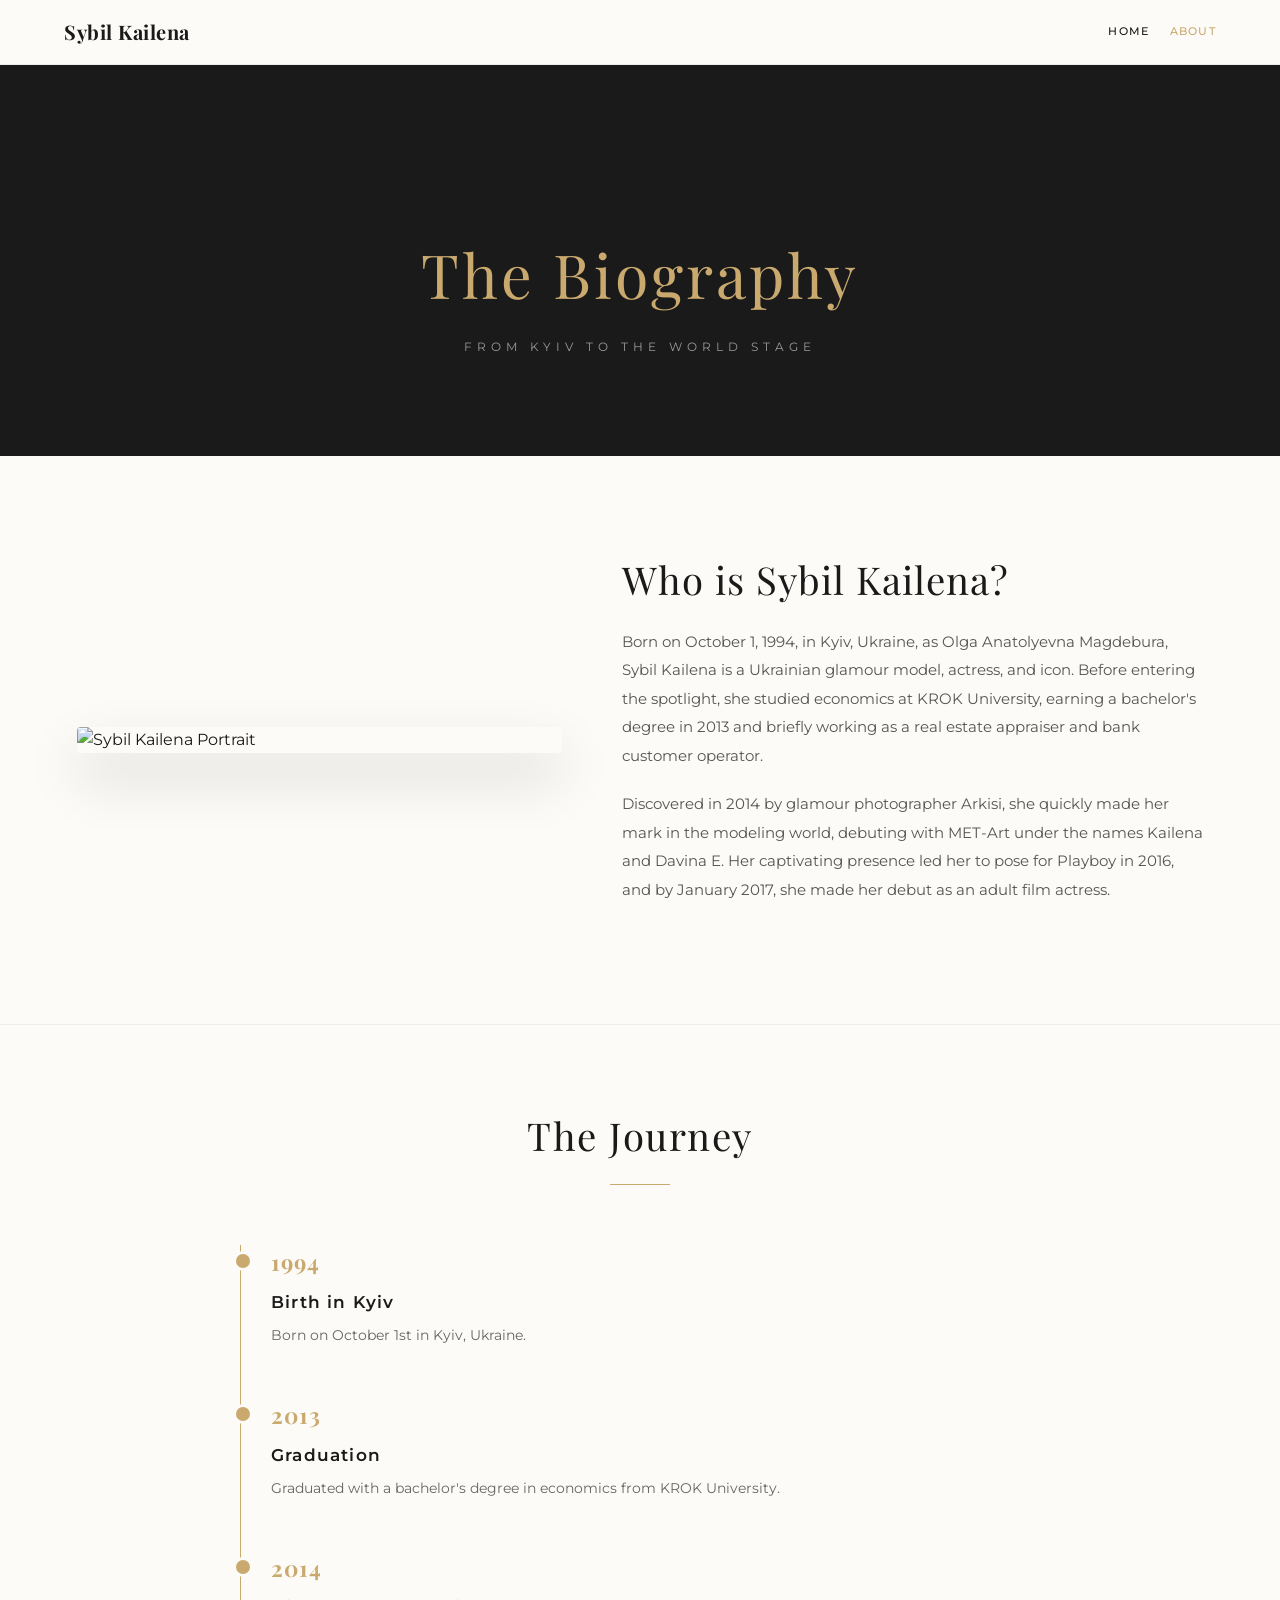
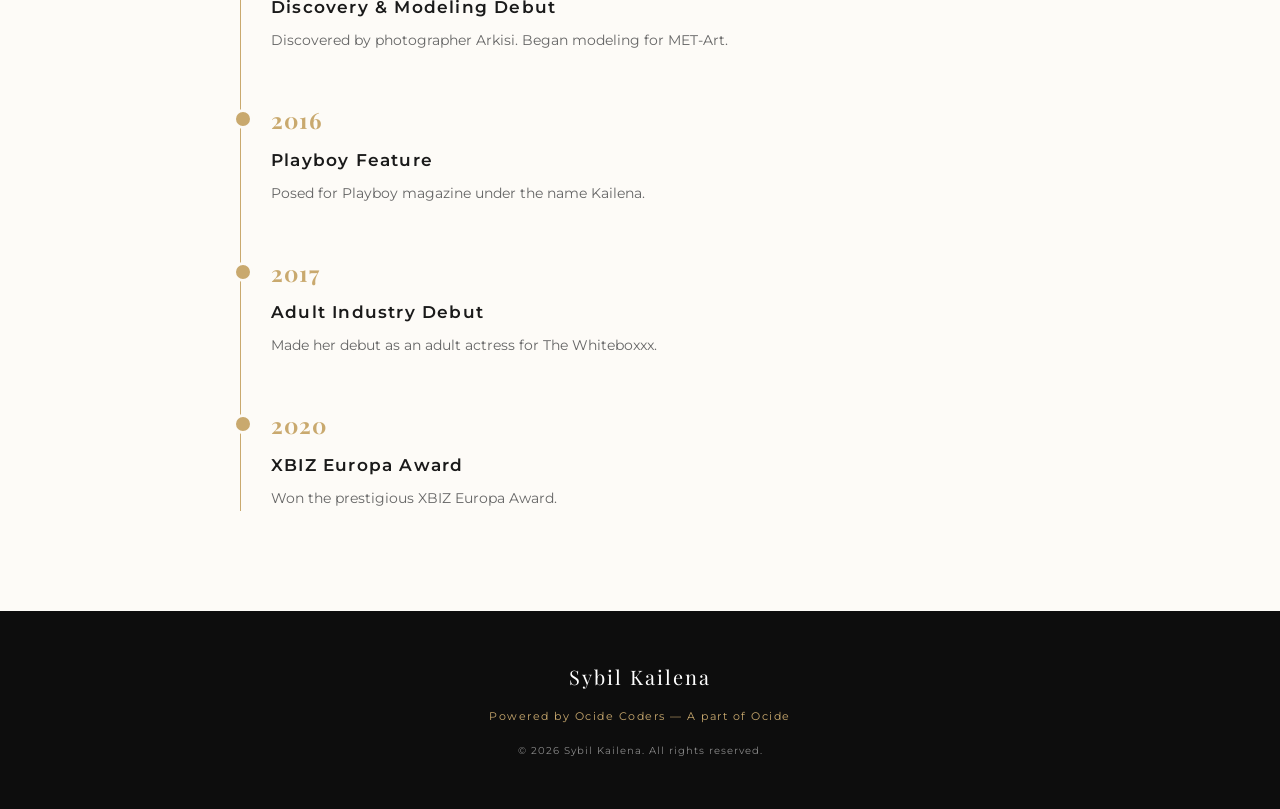
==== commit 4b14cba0: "Clean: Remove all adult content — site is now elegant editorial portfolio" ====
--- a/about.html
+++ b/about.html
@@ -51,6 +51,8 @@
         "alumniOf": "KROK University"
     }
     </script>
+    <link rel="icon" type="image/svg+xml" href="favicon.svg">
+    <link rel="apple-touch-icon" href="favicon.svg">
 </head>
 <body>
 
@@ -59,7 +61,7 @@
         <nav>
             <a href="index.html">Home</a>
             <a href="about.html" style="color: var(--gold);">About</a>
-            <a href="onlysybilians.html" class="nav-bold">OnlySybilians</a>
+            
         </nav>
     </header>
 
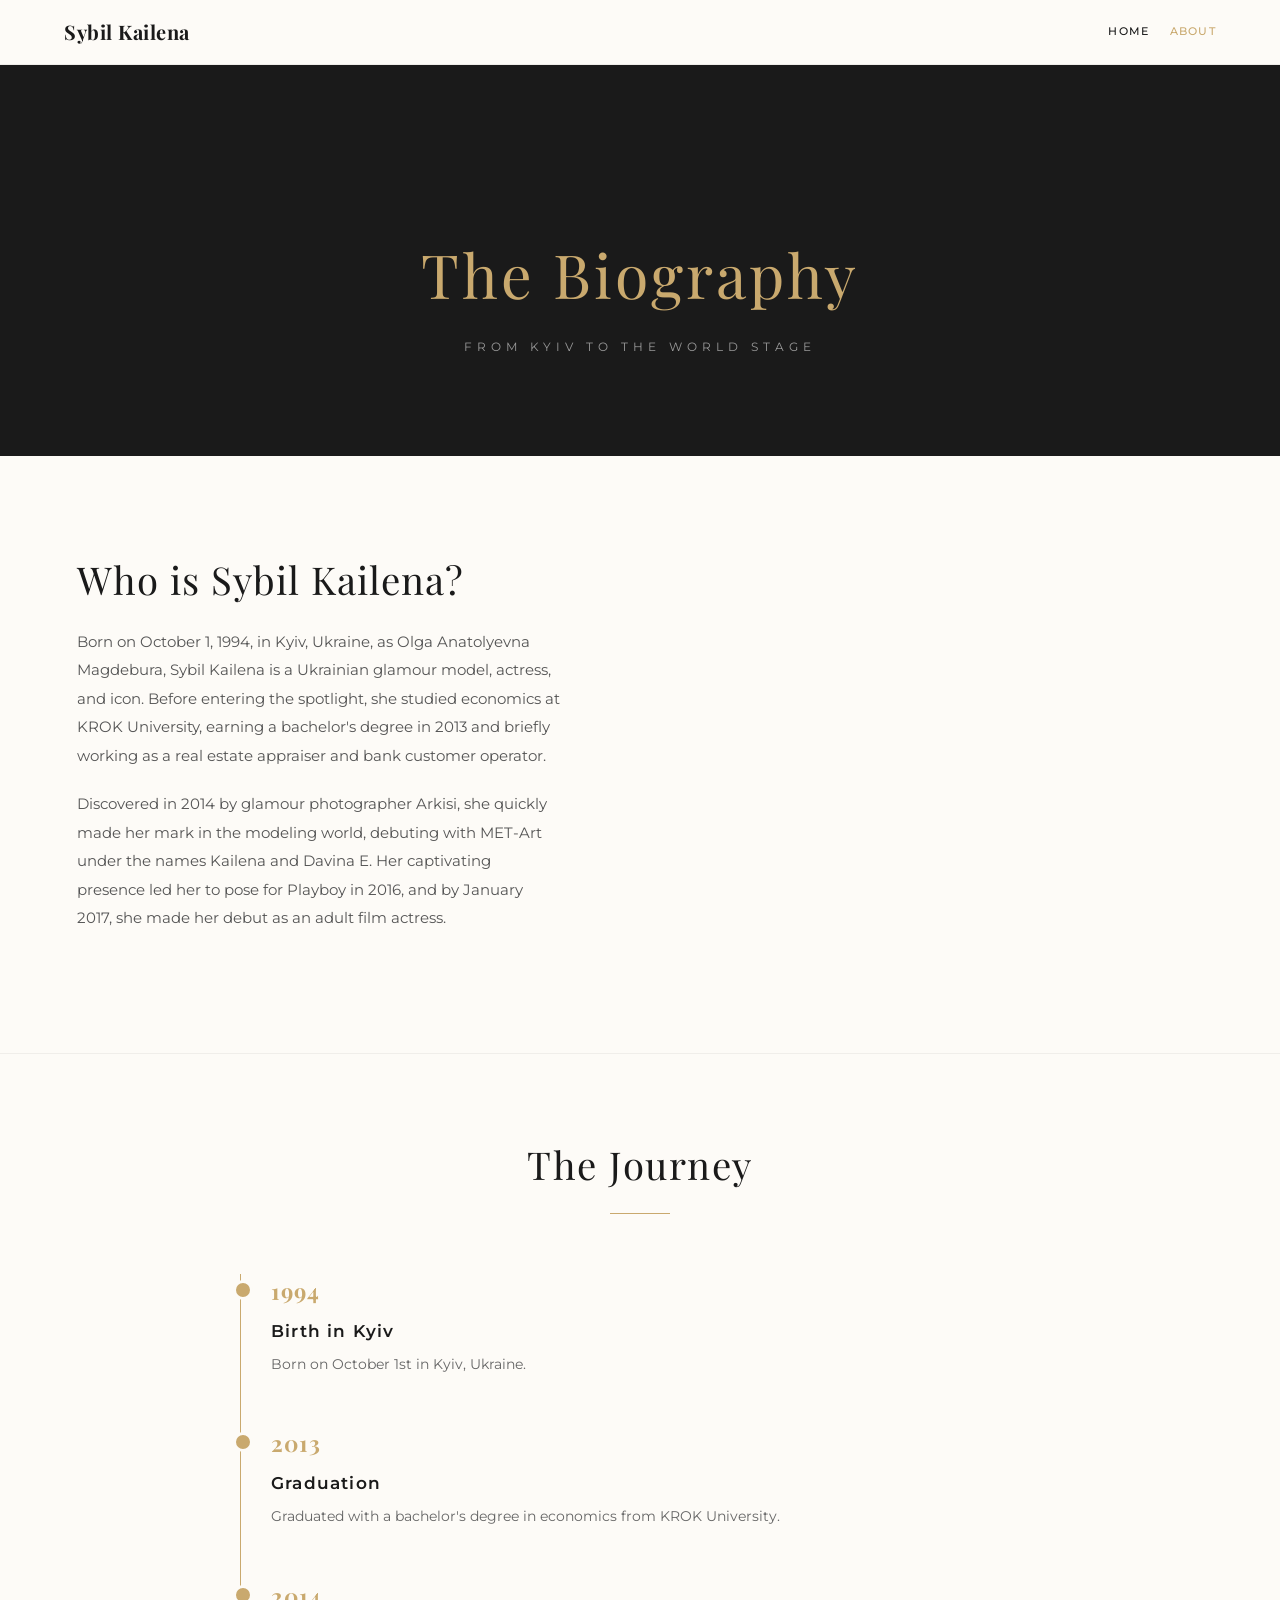
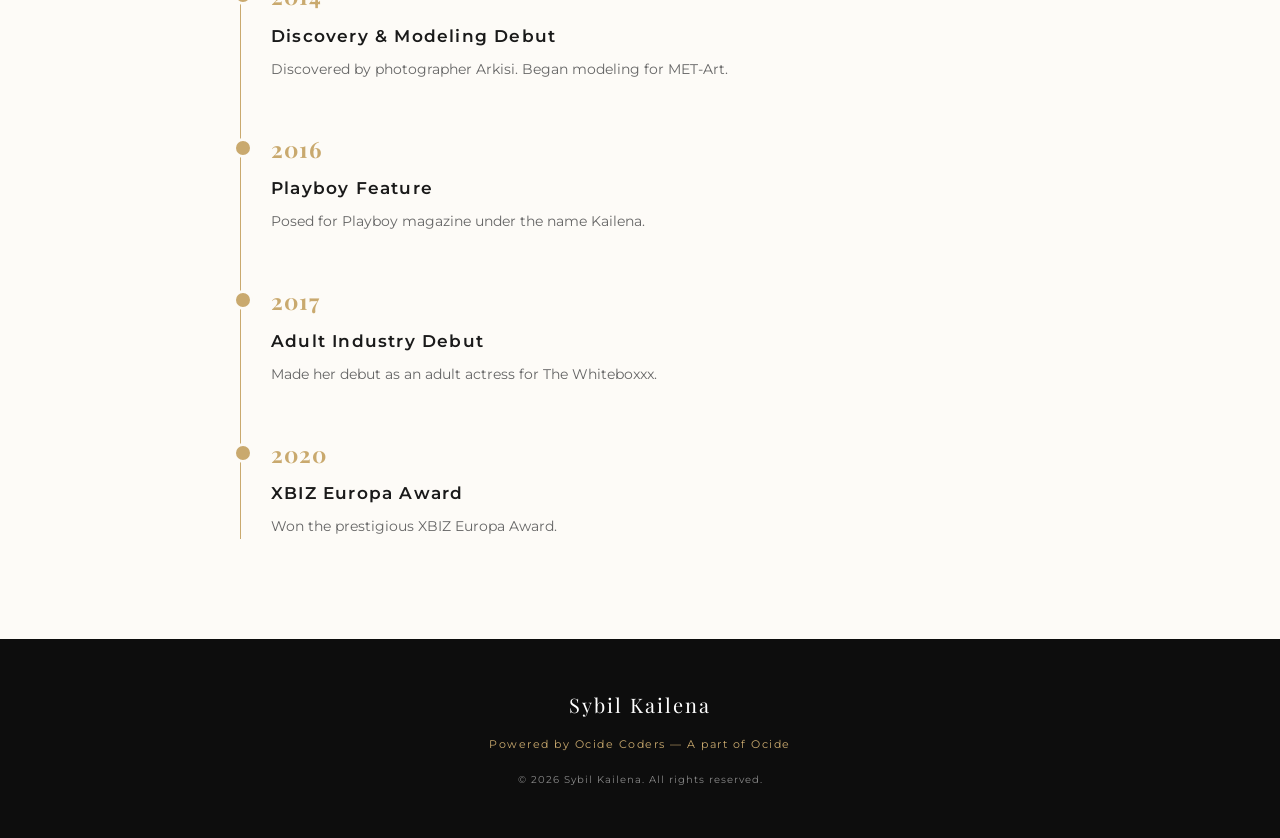
==== commit bc9b14f6: "Clean: Remove old background and bio images — waiting for fresh photos" ====
--- a/about.html
+++ b/about.html
@@ -72,7 +72,7 @@
 
     <section class="about-content">
         <div class="bio-grid">
-            <div class="bio-image">
+            <div class="bio-image" style="display:none;">
                 <img src="https://i.ibb.co.com/whwJZmwj/38166829-021-70e9.jpg" alt="Sybil Kailena Portrait">
             </div>
             <div class="bio-text">
--- a/style.css
+++ b/style.css
@@ -442,7 +442,7 @@
 .feel-sybil-bg {
     position: absolute;
     inset: 0;
-    background: url('https://i.ibb.co.com/b5yV8tDc/58894732-002-0ca8.jpg') center/cover no-repeat;
+    background: none;
     opacity: 0.22;
     filter: blur(3px);
     z-index: 0;
@@ -1548,3 +1548,10 @@
         max-width: 100%;
     }
 }
+
+/* ===== FEEL SYBIL — subtle gradient background (no image) ===== */
+.feel-sybil-bg {
+    background: radial-gradient(circle at 50% 30%, rgba(201, 169, 110, 0.08) 0%, transparent 60%) !important;
+    opacity: 1 !important;
+    filter: none !important;
+}
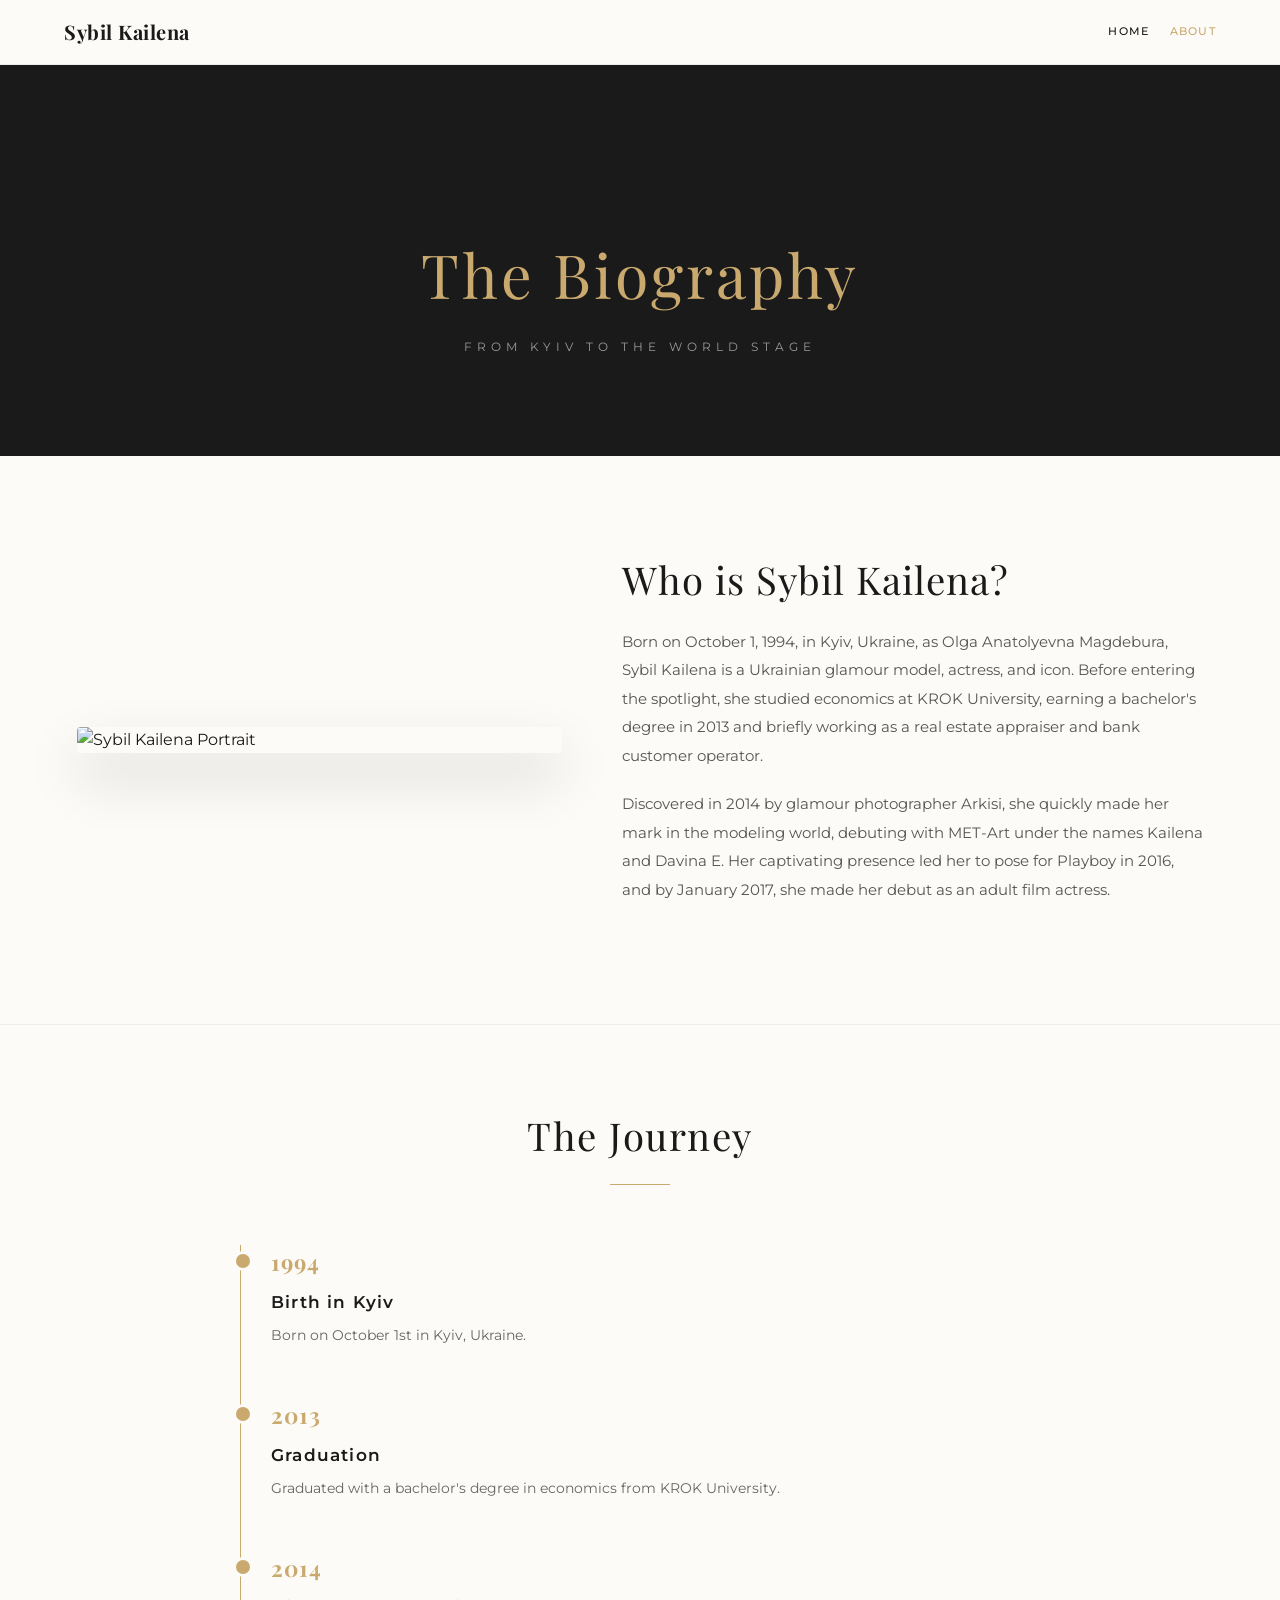
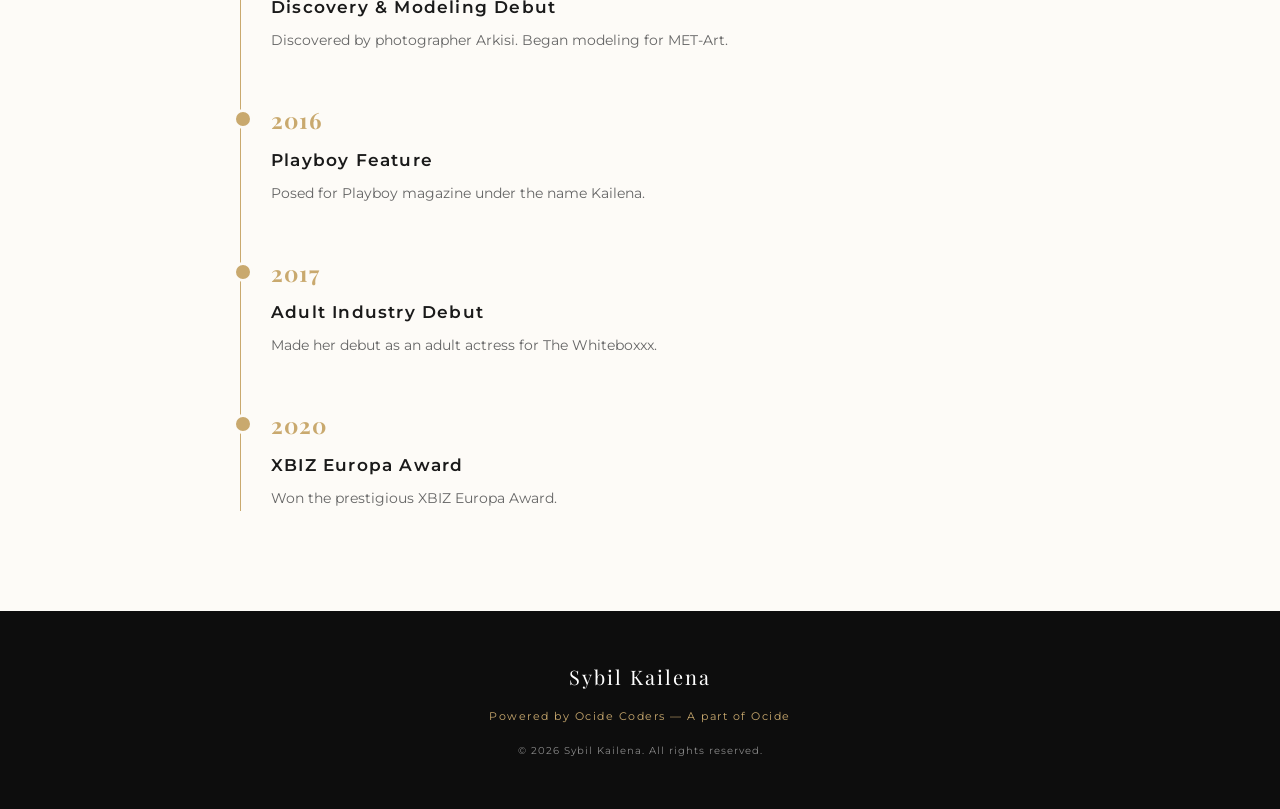
==== commit 12fcee99: "About: Add new bio portrait to bio section" ====
--- a/about.html
+++ b/about.html
@@ -22,13 +22,13 @@
     <meta property="og:url" content="https://sybil-kailena.onrender.com/about.html">
     <meta property="og:title" content="About Sybil Kailena | Official Biography">
     <meta property="og:description" content="From Kyiv to the world stage — the official biography of Ukrainian glamour model and actress Sybil Kailena.">
-    <meta property="og:image" content="https://i.ibb.co.com/whwJZmwj/38166829-021-70e9.jpg">
+    <meta property="og:image" content="https://i.ibb.co.com/39S6K1Bf/411d8f774576650570d3b454061be286.jpg">
 
     <!-- Twitter Card -->
     <meta name="twitter:card" content="summary_large_image">
     <meta name="twitter:title" content="About Sybil Kailena | Official Biography">
     <meta name="twitter:description" content="From Kyiv to the world stage — official biography.">
-    <meta name="twitter:image" content="https://i.ibb.co.com/whwJZmwj/38166829-021-70e9.jpg">
+    <meta name="twitter:image" content="https://i.ibb.co.com/39S6K1Bf/411d8f774576650570d3b454061be286.jpg">
 
     <!-- Person Schema (Google Knowledge Panel) -->
     <script type="application/ld+json">
@@ -46,7 +46,7 @@
         "jobTitle": "Glamour Model, Actress",
         "height": "163 cm",
         "url": "https://sybil-kailena.onrender.com/about.html",
-        "image": "https://i.ibb.co.com/whwJZmwj/38166829-021-70e9.jpg",
+        "image": "https://i.ibb.co.com/39S6K1Bf/411d8f774576650570d3b454061be286.jpg",
         "award": "XBIZ Europa Award 2020",
         "alumniOf": "KROK University"
     }
@@ -72,8 +72,8 @@
 
     <section class="about-content">
         <div class="bio-grid">
-            <div class="bio-image" style="display:none;">
-                <img src="https://i.ibb.co.com/whwJZmwj/38166829-021-70e9.jpg" alt="Sybil Kailena Portrait">
+            <div class="bio-image">
+                <img src="https://i.ibb.co.com/39S6K1Bf/411d8f774576650570d3b454061be286.jpg" alt="Sybil Kailena Portrait">
             </div>
             <div class="bio-text">
                 <h2>Who is Sybil Kailena?</h2>
--- a/style.css
+++ b/style.css
@@ -1555,3 +1555,301 @@
     opacity: 1 !important;
     filter: none !important;
 }
+
+/* ===================================================================
+   SYBIL CTA — Premium Card
+   =================================================================== */
+.sybil-cta-section {
+    padding: 100px 6%;
+    background: var(--cream);
+}
+.sybil-cta-wrap {
+    max-width: 720px;
+    margin: 0 auto;
+}
+.sybil-cta-card {
+    position: relative;
+    padding: 70px 48px;
+    text-align: center;
+    background: linear-gradient(180deg, #0A0A0A 0%, #141414 100%);
+    border: 1px solid rgba(201, 169, 110, 0.3);
+    border-radius: 20px;
+    overflow: hidden;
+    transition: all 0.4s ease;
+}
+.sybil-cta-card::before {
+    content: '';
+    position: absolute;
+    top: 0; left: 50%;
+    transform: translateX(-50%);
+    width: 300px;
+    height: 2px;
+    background: linear-gradient(90deg, transparent, var(--gold), transparent);
+    filter: blur(8px);
+}
+.sybil-cta-card::after {
+    content: '';
+    position: absolute;
+    inset: 0;
+    background: radial-gradient(circle at 50% 0%, rgba(201,169,110,0.08) 0%, transparent 60%);
+    pointer-events: none;
+}
+.sybil-cta-card:hover {
+    border-color: var(--gold);
+    transform: translateY(-4px);
+    box-shadow: 0 30px 60px rgba(201, 169, 110, 0.1);
+}
+.sybil-cta-eyebrow {
+    position: relative;
+    z-index: 1;
+    font-family: 'JetBrains Mono', monospace;
+    font-size: 11px;
+    letter-spacing: 5px;
+    text-transform: uppercase;
+    color: var(--gold);
+    margin-bottom: 24px;
+    opacity: 0.9;
+}
+.sybil-cta-card h2 {
+    position: relative;
+    z-index: 1;
+    font-family: 'Playfair Display', serif;
+    font-size: clamp(1.6rem, 4vw, 2.4rem);
+    font-weight: 400;
+    line-height: 1.3;
+    color: #F4E9D5;
+    letter-spacing: 0.5px;
+    margin-bottom: 32px;
+}
+.sybil-cta-divider {
+    position: relative;
+    z-index: 1;
+    width: 60px;
+    height: 1px;
+    background: linear-gradient(90deg, transparent, var(--gold), transparent);
+    margin: 0 auto 36px;
+}
+.sybil-cta-btn {
+    position: relative;
+    z-index: 1;
+    display: inline-flex;
+    align-items: center;
+    gap: 12px;
+    padding: 16px 42px;
+    border: 1px solid var(--gold);
+    color: var(--gold);
+    background: transparent;
+    font-size: 11px;
+    letter-spacing: 3px;
+    text-transform: uppercase;
+    font-family: 'Montserrat', sans-serif;
+    transition: all 0.4s ease;
+}
+.sybil-cta-btn span {
+    transition: transform 0.4s ease;
+    font-size: 14px;
+}
+.sybil-cta-btn:hover {
+    background: var(--gold);
+    color: #0A0A0A;
+}
+.sybil-cta-btn:hover span {
+    transform: translateX(6px);
+}
+@media (max-width: 600px) {
+    .sybil-cta-section { padding: 60px 5%; }
+    .sybil-cta-card { padding: 48px 28px; }
+}
+
+/* ===== FEED GRID — force visible (fix) ===== */
+.feed-grid img {
+    opacity: 1 !important;
+}
+
+/* ===================================================================
+   FEED — SOCIAL MEDIA FULL-SCREEN SCROLLER
+   =================================================================== */
+
+/* Full-screen scroll snap container */
+.feed-scroller {
+    height: 100vh;
+    overflow-y: scroll;
+    scroll-snap-type: y mandatory;
+    scroll-behavior: smooth;
+    background: #000;
+    scrollbar-width: none;
+    -ms-overflow-style: none;
+}
+.feed-scroller::-webkit-scrollbar {
+    display: none;
+}
+
+/* Individual photo */
+.feed-item {
+    position: relative;
+    height: 100vh;
+    width: 100%;
+    scroll-snap-align: start;
+    scroll-snap-stop: always;
+    display: flex;
+    align-items: center;
+    justify-content: center;
+    overflow: hidden;
+    background: #000;
+}
+
+.feed-item img {
+    width: 100%;
+    height: 100%;
+    object-fit: contain;
+    display: block;
+    opacity: 0;
+    transform: scale(0.96);
+    transition: opacity 0.7s ease, transform 0.7s ease;
+}
+.feed-item.visible img {
+    opacity: 1;
+    transform: scale(1);
+}
+
+/* Subtle gradient overlay at bottom for depth */
+.feed-item::after {
+    content: '';
+    position: absolute;
+    inset: 0;
+    background: linear-gradient(180deg, rgba(0,0,0,0.15) 0%, transparent 20%, transparent 80%, rgba(0,0,0,0.4) 100%);
+    pointer-events: none;
+}
+
+/* Photo counter (top right) */
+.feed-item .feed-count {
+    position: absolute;
+    top: 20px;
+    right: 22px;
+    z-index: 5;
+    font-family: 'JetBrains Mono', monospace;
+    font-size: 11px;
+    letter-spacing: 2px;
+    color: rgba(255,255,255,0.75);
+    background: rgba(0,0,0,0.4);
+    padding: 6px 12px;
+    border-radius: 100px;
+    backdrop-filter: blur(8px);
+    border: 1px solid rgba(255,255,255,0.1);
+}
+
+/* Scroll hint (first item only) */
+.feed-item .feed-hint {
+    position: absolute;
+    bottom: 30px;
+    left: 50%;
+    transform: translateX(-50%);
+    z-index: 5;
+    display: flex;
+    flex-direction: column;
+    align-items: center;
+    gap: 8px;
+    color: rgba(255,255,255,0.7);
+    font-family: 'JetBrains Mono', monospace;
+    font-size: 10px;
+    letter-spacing: 3px;
+    text-transform: uppercase;
+    animation: bounceDown 2s infinite;
+}
+.feed-item .feed-hint::after {
+    content: '↓';
+    font-size: 20px;
+    opacity: 0.8;
+}
+
+/* Hide old masonry layout on feed page */
+.feed-page .feed-grid,
+.feed-page .feed-section {
+    display: none !important;
+}
+.feed-page .feed-hero {
+    display: none !important;
+}
+
+/* Progress bar at top */
+.feed-progress {
+    position: fixed;
+    top: 0;
+    left: 0;
+    height: 2px;
+    background: linear-gradient(90deg, #C9A96E, #E8C088);
+    z-index: 200;
+    transition: width 0.3s ease;
+    box-shadow: 0 0 12px rgba(201, 169, 110, 0.6);
+}
+
+/* Keep header hidden while scrolling in feed */
+.feed-page .site-header,
+.feed-page .main-header {
+    display: none !important;
+}
+
+/* Back button (top left) */
+.feed-back {
+    position: fixed;
+    top: 20px;
+    left: 20px;
+    z-index: 210;
+    width: 42px;
+    height: 42px;
+    display: flex;
+    align-items: center;
+    justify-content: center;
+    background: rgba(0,0,0,0.5);
+    border: 1px solid rgba(255,255,255,0.15);
+    border-radius: 50%;
+    color: #fff;
+    font-size: 20px;
+    text-decoration: none;
+    backdrop-filter: blur(8px);
+    transition: all 0.3s ease;
+}
+.feed-back:hover {
+    background: rgba(201, 169, 110, 0.9);
+    color: #0A0A0A;
+    border-color: #C9A96E;
+}
+
+@media (max-width: 600px) {
+    .feed-item .feed-count { top: 14px; right: 14px; font-size: 10px; }
+    .feed-item .feed-hint { bottom: 20px; }
+    .feed-back { top: 14px; left: 14px; width: 38px; height: 38px; }
+}
+
+/* ===== FEED BACK BUTTON — refined ===== */
+.feed-back {
+    font-family: 'Montserrat', sans-serif !important;
+    font-size: 0 !important;
+    width: 44px !important;
+    height: 44px !important;
+    padding: 0 !important;
+}
+.feed-back::before {
+    content: '';
+    display: block;
+    width: 10px;
+    height: 10px;
+    border-left: 2px solid currentColor;
+    border-bottom: 2px solid currentColor;
+    transform: rotate(45deg);
+    margin-left: 3px;
+    transition: margin 0.3s ease;
+}
+.feed-back:hover::before {
+    margin-left: 0;
+}
+.feed-back:hover {
+    background: rgba(201, 169, 110, 0.95) !important;
+    border-color: #C9A96E !important;
+    color: #0A0A0A !important;
+}
+
+@media (max-width: 600px) {
+    .feed-back { width: 40px !important; height: 40px !important; }
+    .feed-back::before { width: 9px; height: 9px; }
+}
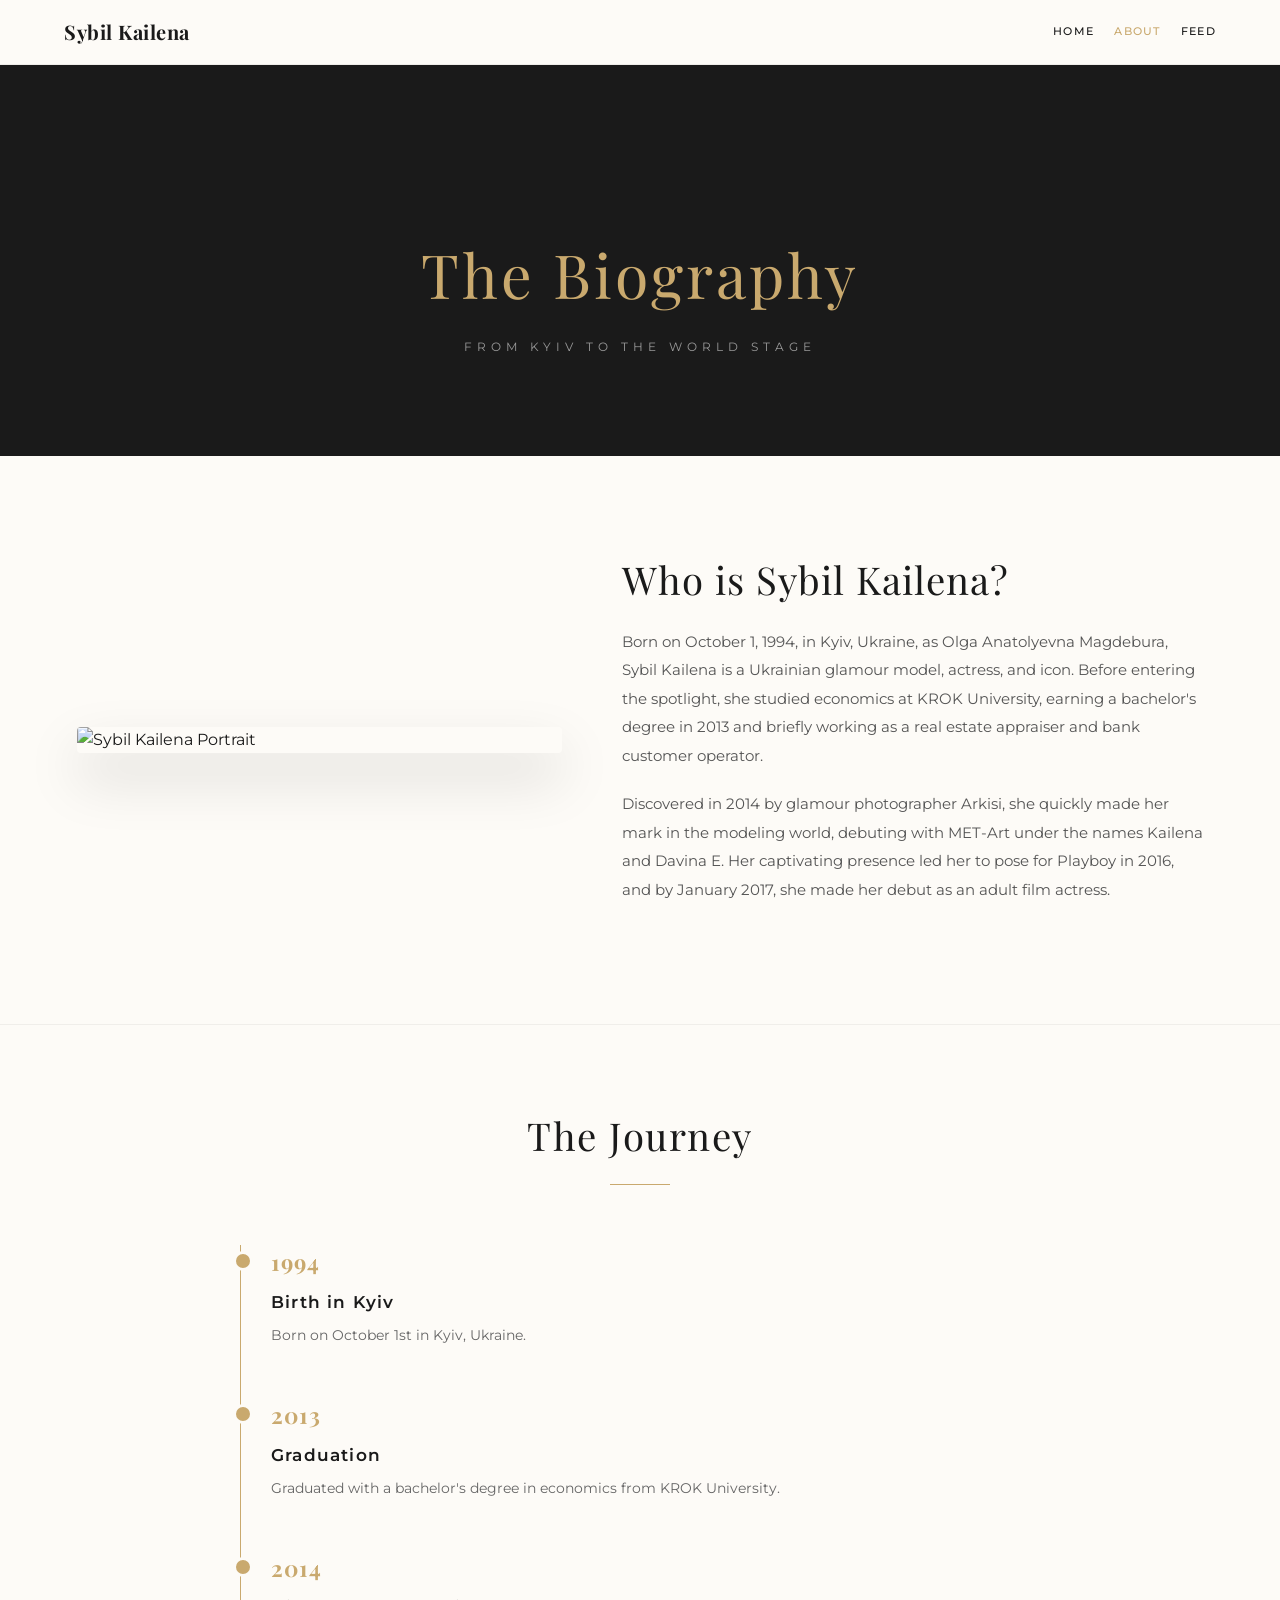
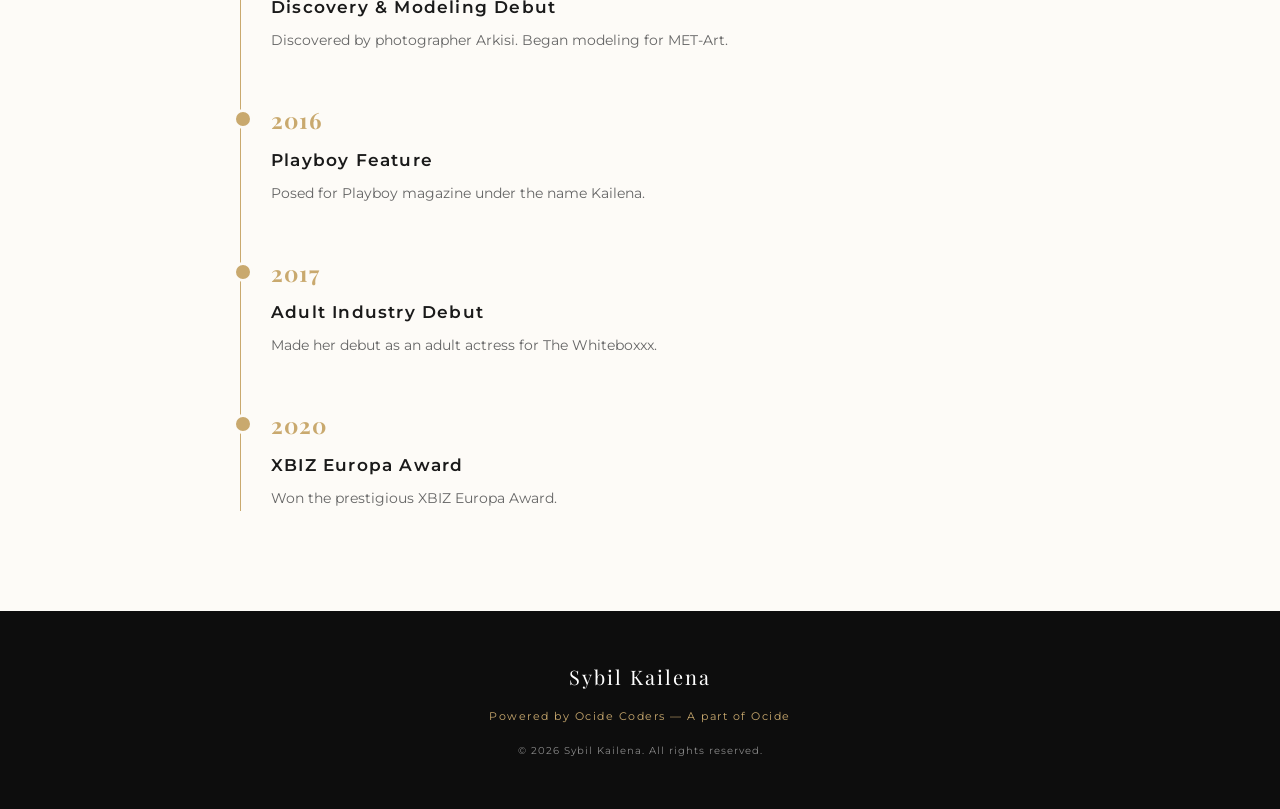
==== commit 4ee5176a: "Polish: Fix About navbar + expand Feed to 126 images" ====
--- a/about.html
+++ b/about.html
@@ -61,6 +61,7 @@
         <nav>
             <a href="index.html">Home</a>
             <a href="about.html" style="color: var(--gold);">About</a>
+            <a href="feed.html">Feed</a>
             
         </nav>
     </header>
--- a/style.css
+++ b/style.css
@@ -1853,3 +1853,19 @@
     .feed-back { width: 40px !important; height: 40px !important; }
     .feed-back::before { width: 9px; height: 9px; }
 }
+
+/* ===== ABOUT BIO IMAGE — mobile sizing ===== */
+@media (max-width: 900px) {
+    .bio-image {
+        max-width: 320px;
+        margin: 0 auto;
+    }
+    .bio-image img {
+        border-radius: 6px;
+    }
+}
+@media (max-width: 480px) {
+    .bio-image {
+        max-width: 260px;
+    }
+}
